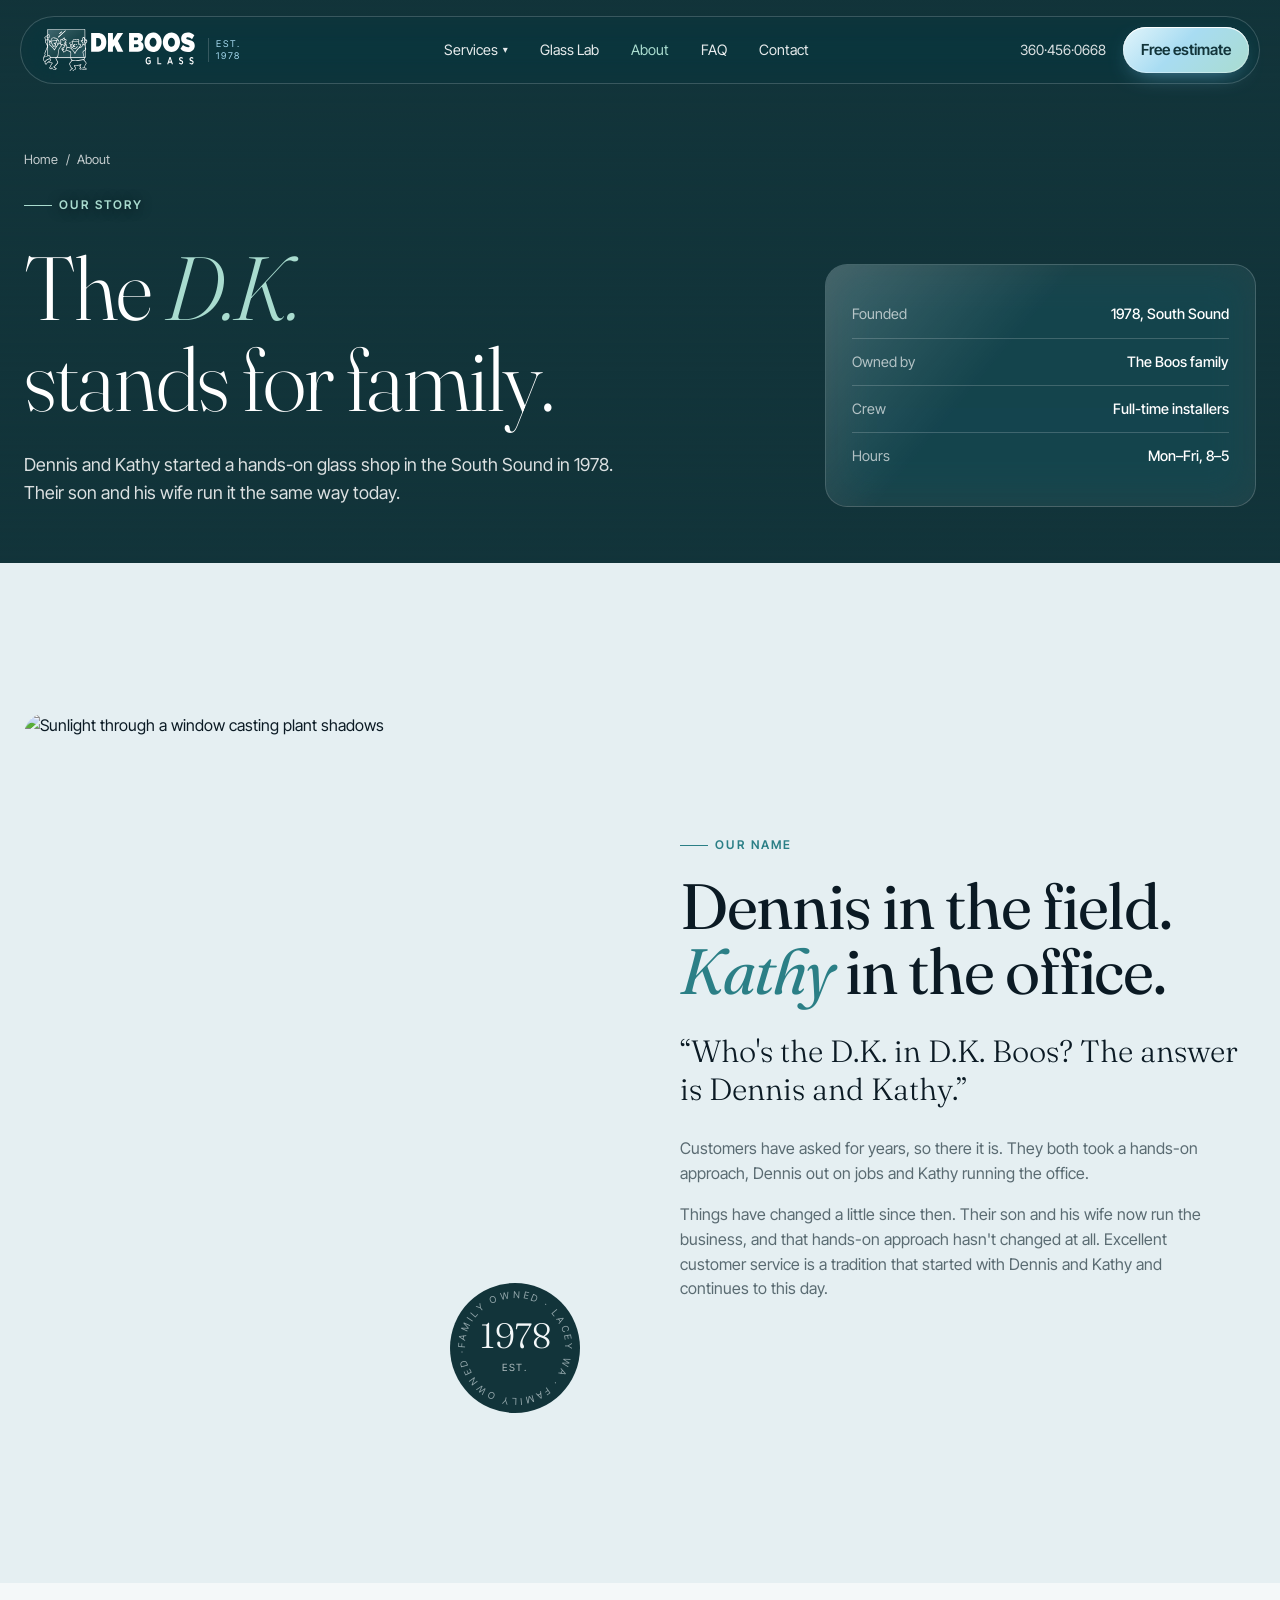
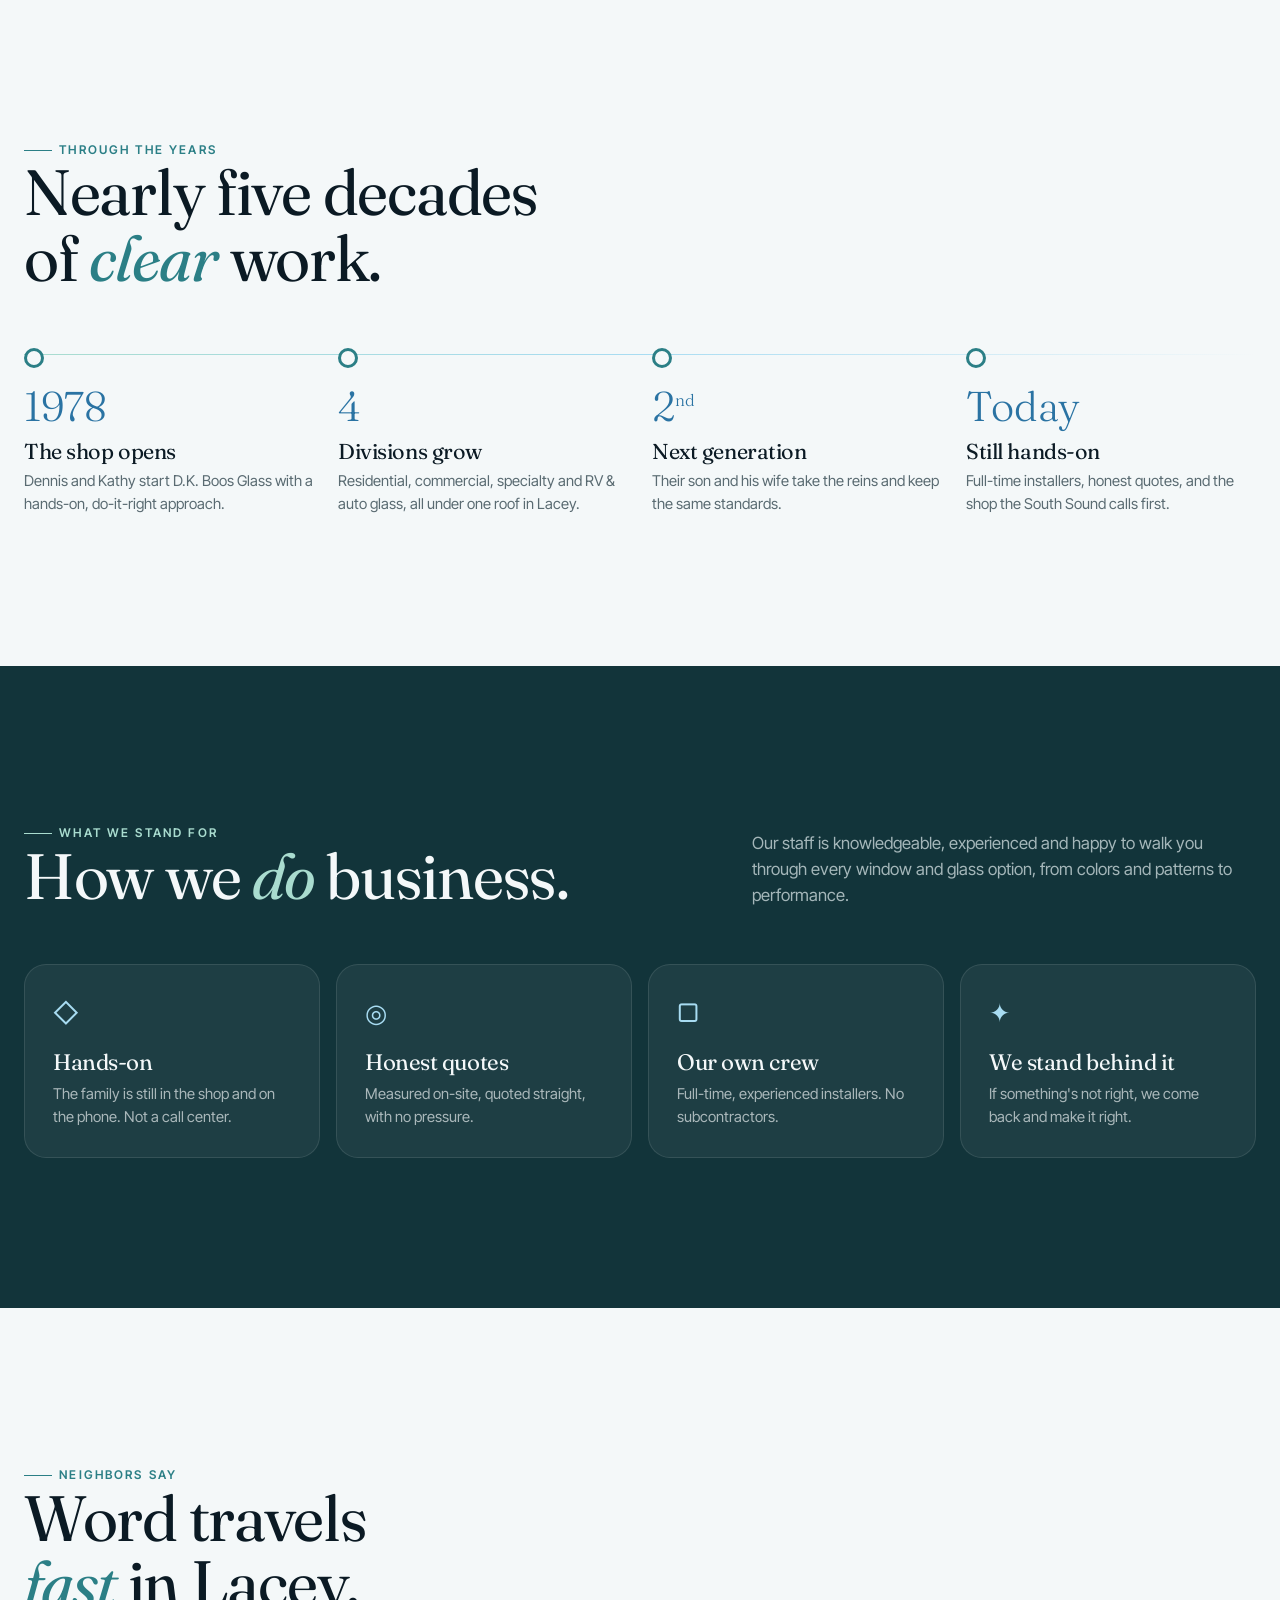
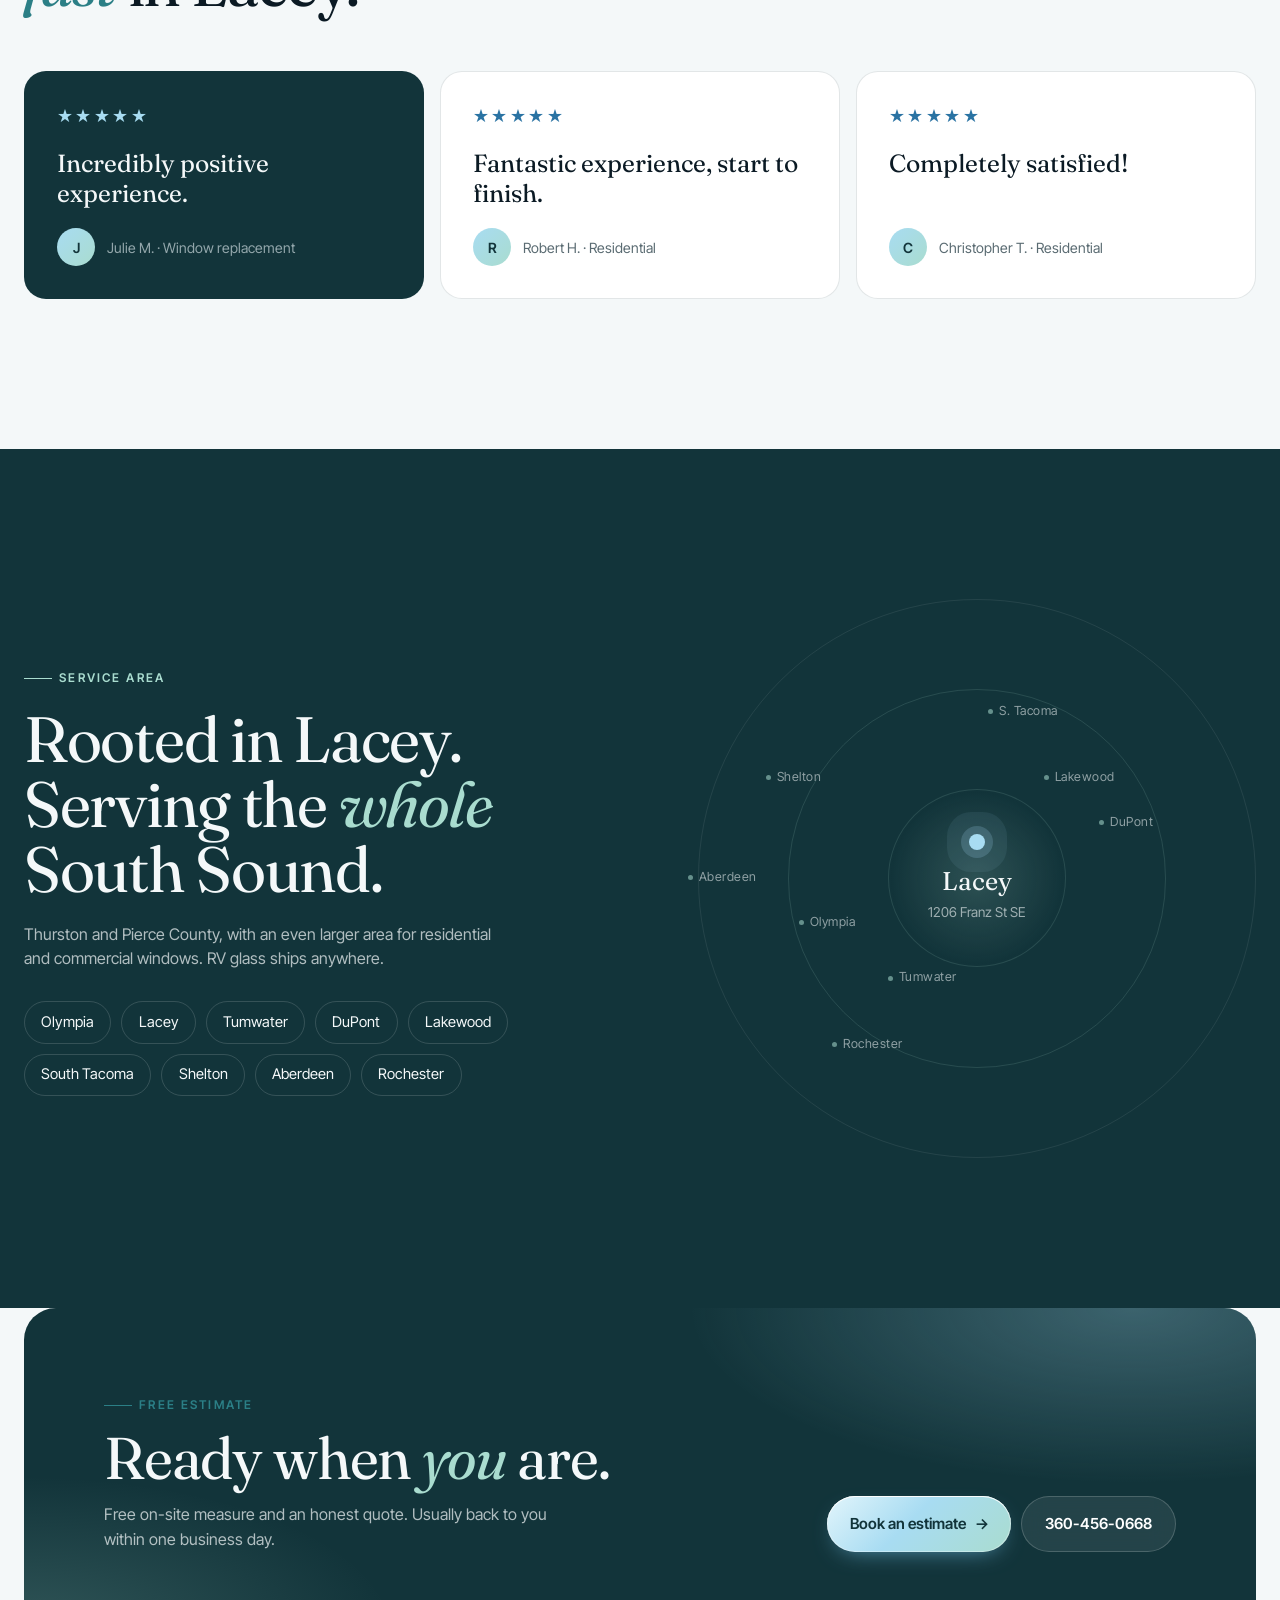
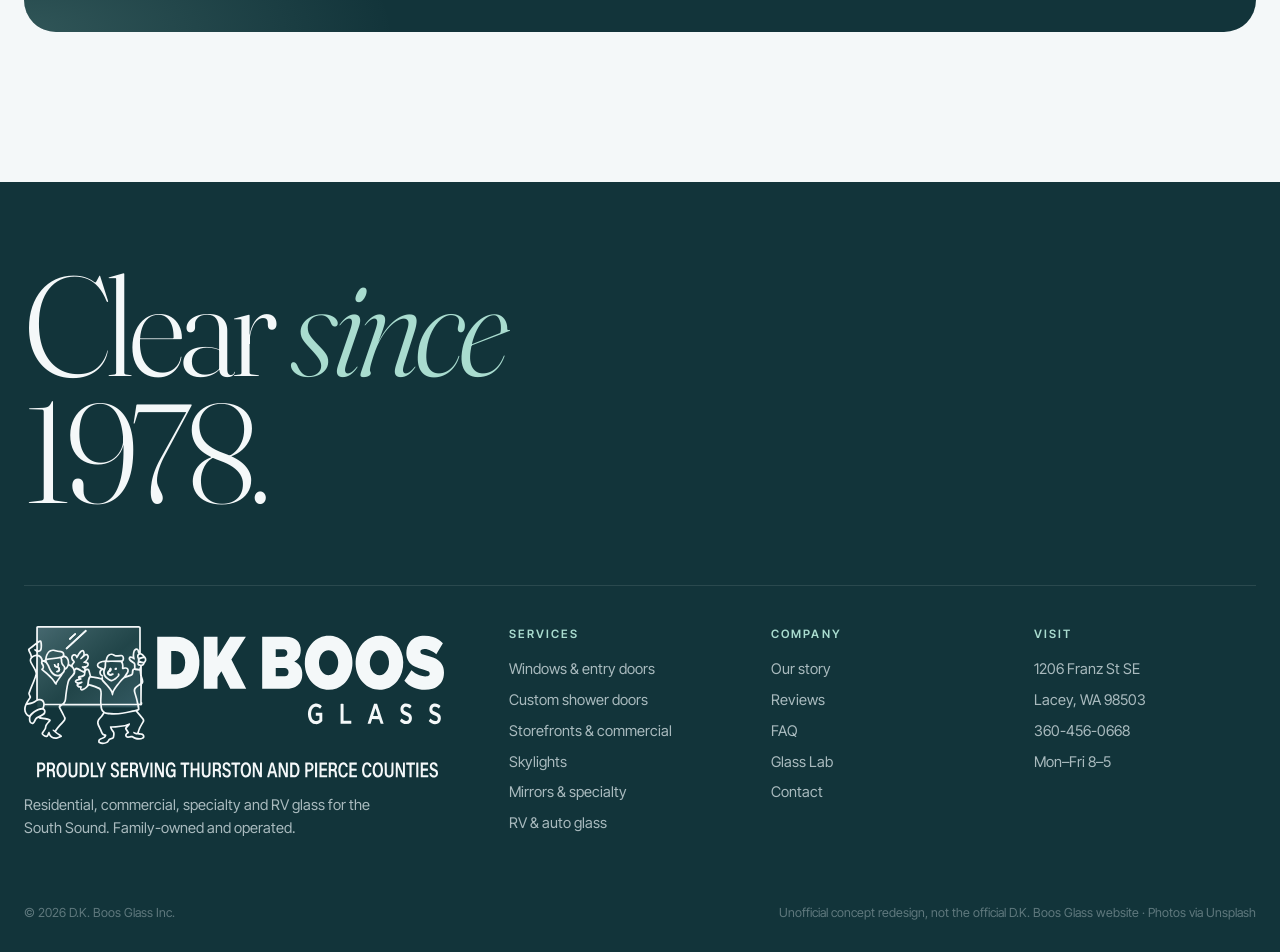
==== about.html @ 87e4cb08 "Add service, about, FAQ and contact pages; mobile menu and larger mobile logo - Split shared CSS/JS " ====
<!doctype html>
<html lang="en">
<head>
<meta charset="utf-8">
<meta name="viewport" content="width=device-width, initial-scale=1">
<meta name="robots" content="noindex, nofollow">
<title>About Us · D.K. Boos Glass (Concept)</title>
<meta name="description" content="The story of D.K. Boos Glass, a family-owned glass shop in Lacey, WA since 1978.">
<link rel="preconnect" href="https://fonts.googleapis.com">
<link rel="preconnect" href="https://fonts.gstatic.com" crossorigin>
<link href="https://fonts.googleapis.com/css2?family=Fraunces:ital,opsz,wght@0,9..144,300..700;1,9..144,300..600&family=Inter+Tight:wght@400;500;600&display=swap" rel="stylesheet">
<link rel="stylesheet" href="assets/site.css">
</head>
<body>
<svg width="0" height="0" style="position:absolute" aria-hidden="true"><defs><linearGradient id="paneGrad" x1="0" y1="0" x2="1" y2="1"><stop offset="0" stop-color="#cdeef9" stop-opacity=".28"/><stop offset=".55" stop-color="#a9dccf" stop-opacity=".1"/><stop offset="1" stop-color="#a8dcf2" stop-opacity=".22"/></linearGradient><linearGradient id="glintGrad" x1="0" x2="1"><stop offset="0" stop-color="#fff" stop-opacity="0"/><stop offset=".5" stop-color="#fff" stop-opacity=".75"/><stop offset="1" stop-color="#fff" stop-opacity="0"/></linearGradient><clipPath id="paneClip"><rect x="9.6" y="0.8" width="74" height="58"/></clipPath><g id="dk-art"><g><g><path fill="currentColor" d="M299.21,70.42c-2.37,1.15-5.13.22-6.7-1.74.39-.73.82-1.29,1.34-1.81,1.02,1.28,2.49,2.09,4.06,1.72.87-.21,1.2-1.06,1.17-1.81s-.48-1.4-1.28-1.75l-2.5-1.08c-1.66-.71-2.46-2.15-2.33-3.95s.96-3.27,2.7-3.74c1.97-.53,4.07.14,5.36,1.62l-1.17,1.83c-.79-.8-1.62-1.27-2.65-1.39s-1.75.38-2.01,1.22.11,1.7,1,2.1l2.75,1.23c1.58.71,2.37,2.05,2.32,3.83-.04,1.45-.54,3.02-2.04,3.74Z"/><path fill="currentColor" d="M276.66,70.89c-2.03.13-3.82-.66-4.97-2.24.35-.63.73-1.16,1.24-1.72.89.9,1.85,1.55,3.04,1.72,1,.14,1.87-.32,2.13-1.18s0-1.86-.91-2.27l-2.89-1.29c-1.56-.7-2.21-2.05-2.2-3.72.01-2.29,1.5-4.12,3.88-4.14,1.55-.01,3.01.57,4.13,1.72l-1.11,1.9c-.82-.71-1.58-1.27-2.61-1.38s-1.88.29-2.12,1.29c-.18.76.15,1.67,1.05,2.07l2.76,1.22c1.76.78,2.44,2.42,2.25,4.29-.2,1.98-1.46,3.58-3.67,3.71Z"/><path fill="currentColor" d="M236.54,68.44l.02,2.26h-7.76s0-14.35,0-14.35c.69-.12,1.37-.12,2.15,0v12.11s5.6-.02,5.6-.02Z"/><path fill="currentColor" d="M190.68,109.21c-.53.23-1.11.18-1.76.04l-3.44-7.97-.04,7.97c-.44.14-.9.15-1.37,0v-10.47c.63-.14,1.16-.12,1.84,0l3.37,7.74v-7.72c.52-.15.97-.14,1.38-.01l.02,10.43Z"/><path fill="currentColor" d="M275.3,109.21c-.52.23-1.11.18-1.75.04l-3.43-7.96-.02,7.96c-.47.14-.91.15-1.39,0v-10.47c.62-.14,1.15-.12,1.83,0l3.38,7.74-.02-7.74c.54-.13.97-.11,1.38,0l.02,10.43Z"/><path fill="currentColor" d="M171.97,109.2c-.6.24-1.19.2-1.77.02l-3.47-8.09v8.14c-.47.12-.81.11-1.36.04v-10.55c.55-.11,1.08-.08,1.79-.04l3.36,7.61.07-7.56c.42-.12.87-.13,1.36.02v10.41Z"/><path fill="currentColor" d="M101.16,109.2c-.62.26-1.13.17-1.75.07l-3.51-8.1.05,8.08c-.44.14-.87.15-1.37,0v-10.47c.64-.15,1.18-.13,1.81,0l3.37,7.73v-7.73c.5-.13.86-.13,1.36,0l.02,10.42Z"/><path fill="currentColor" d="M106.24,105.13c-.13-.48-.1-.94-.06-1.56h3.4s-.03,5.53-.03,5.53c0,.27-.67.36-.9.21-.2-.13-.26-.43-.37-.92-.72.98-1.65,1.27-2.84,1.08-3.06-.48-3.81-6.01-1.98-9.27.8-1.41,2.3-1.96,3.82-1.54,1.27.35,2.2,1.74,2.17,3.13-.52.05-1.12.08-1.39-.13-.23-.86-.69-1.5-1.52-1.61-2.41-.32-3.14,3.81-2.02,6.72.3.78.98,1.19,1.7,1.22,1.29.06,2.03-1.3,1.89-2.9l-1.88.04Z"/><path fill="currentColor" d="M38.62,98.77l-.02,7.26c0,1-.29,2.07-1.06,2.74-1.12.97-2.97,1.02-4.15.1-.77-.6-1.14-1.7-1.15-2.65l-.06-7.42c.52-.13.93-.15,1.47,0l.11,7.43c.01.96.76,1.72,1.59,1.78.95.07,1.72-.73,1.73-1.78l.05-7.45c.42-.09.83-.12,1.5,0Z"/><path fill="currentColor" d="M265.65,99c0-.42,1.06-.4,1.42-.18l-.07,7.74c-.02,1.85-1.4,2.98-3.16,2.97s-3.09-1.21-3.11-3.04l-.08-7.71c.53-.12,1.01-.11,1.5,0l.08,7.43c.01.98.69,1.74,1.55,1.79.92.05,1.73-.68,1.75-1.72l.11-7.28Z"/><path fill="currentColor" d="M126.8,109.19c-.54.26-1,.2-1.5.06v-4.74s-3.36-.01-3.36-.01l-.02,4.77c-.54.13-.97.12-1.47-.02v-10.46c.5-.15.93-.15,1.45,0l.03,4.19h3.37s0-4.2,0-4.2c.5-.12.92-.14,1.48,0v10.41Z"/><path fill="currentColor" d="M291.9,104.56h-3.65s.01,3.24.01,3.24h3.96c.07.45.02.92-.14,1.51l-5.33.03-.02-10.62,5.26-.03c.14.46.12.92.06,1.51l-3.79.02v2.84s3.64.02,3.64.02v1.49Z"/><path fill="currentColor" d="M144.54,108.93c-.91-.64-1.12-1.7-1.23-2.61.53-.11.97-.12,1.49.03.1.68.38,1.26.84,1.5.61.33,1.43.38,1.95-.14.58-.58.6-1.76-.01-2.32-1.19-1.1-4.66-1.09-3.94-4.64.31-1.54,1.58-2.37,3.16-2.2,1.39.15,2.53,1.36,2.46,2.95-.5.06-.93.08-1.43-.02-.06-.8-.5-1.32-1.08-1.45-.84-.19-1.5.21-1.67.89-.52,2.11,2.49,1.89,3.7,3.3,1.11,1.29.98,3.62-.38,4.71-1.05.84-2.75.79-3.86.01Z"/><path fill="currentColor" d="M240.33,104.54l-3.58.06v3.2s3.89.03,3.89.03c.1.52.05.93-.09,1.49h-5.37s0-10.59,0-10.59l5.32-.03v1.53s-3.76,0-3.76,0l-.02,2.83,3.6.04c.08.45.09.83.01,1.45Z"/><path fill="currentColor" d="M63.76,108.93c-.87-.61-1.05-1.59-1.2-2.55.5-.16.95-.13,1.49-.06.08.61.3,1.17.68,1.44.49.34,1.15.43,1.71.2.65-.27.84-.98.8-1.57-.04-.63-.4-1.15-1.06-1.44l-1.68-.72c-1.03-.44-1.59-1.32-1.67-2.42-.13-1.77.87-3.19,2.56-3.3s3.09.98,3.13,2.98c-.43.06-.94.1-1.46-.05-.04-.8-.52-1.31-1.11-1.42-.81-.16-1.46.21-1.63.91-.49,2.09,2.43,1.86,3.67,3.27,1.05,1.19,1.01,3.4-.17,4.56-1.03,1.01-2.92.99-4.07.17Z"/><path fill="currentColor" d="M293.89,108.66c-.72-.68-.81-1.57-.93-2.37.42-.07,1.14-.15,1.44.09.24.56.36,1.14.78,1.39.52.31,1.14.43,1.72.19.64-.27.83-.98.8-1.56-.04-.63-.4-1.16-1.06-1.44l-1.82-.78c-1.08-.46-1.57-1.44-1.57-2.57-.01-1.78,1.07-3.07,2.8-3.09,1.62-.01,2.95,1.17,2.87,2.97-.51.04-.93.07-1.4-.04-.04-.8-.53-1.28-1.11-1.42-.79-.18-1.49.22-1.64.88-.49,2.19,2.57,1.89,3.78,3.39.94,1.17.9,3.21-.17,4.36-1.13,1.22-3.29,1.13-4.49,0Z"/><path fill="currentColor" d="M133.4,98.87c.34-.28.96-.24,1.45-.06l-.07,7.78c-.02,1.67-1.25,2.79-2.78,2.92-1.96.17-3.48-1.08-3.5-3.1l-.05-7.61c.59-.16,1.01-.15,1.48-.01l.11,7.54c.01,1,.79,1.66,1.63,1.66s1.63-.64,1.64-1.65l.09-7.47Z"/><path fill="currentColor" d="M218.82,104.54l-3.76.03v3.21s4.13.04,4.13.04l-.19,1.51h-5.43s0-10.61,0-10.61l5.32-.04c.2.46.17.94.07,1.52l-3.93.02v2.82s3.76.03,3.76.03l.03,1.47Z"/><path fill="currentColor" d="M75.04,104.57l-3.62.04.03,3.17,3.97.05c.1.52.05.93-.09,1.49h-5.38s0-10.59,0-10.59h5.09c.33.25.3,1.01.14,1.47l-3.76.02v2.83s3.66.04,3.66.04c.04.48.07.88-.04,1.47Z"/><path fill="currentColor" d="M246.41,101.14c-1.14,2.84-.5,7.03,1.73,6.84.8-.07,1.21-.63,1.49-1.47.17-.52,1.3-.57,1.49-.15-.15,1.54-1.26,2.91-2.55,3.11-1.66.26-3.05-.47-3.67-2.1-.83-2.21-.81-4.78.19-6.93.84-1.8,2.94-2.49,4.56-1.41.97.65,1.41,1.83,1.47,2.84-2.16.51-1.2-1.47-2.86-1.78-.7-.13-1.51.21-1.85,1.05Z"/><path fill="currentColor" d="M230.68,107.98c1.95.18,1.36-2.14,2.69-1.87.2.04.5-.03.61.05.24.17-.42,3.07-2.77,3.35-1.56.18-2.89-.6-3.45-2.15-.78-2.19-.83-4.79.17-6.88.71-1.48,2.16-2.18,3.64-1.87,1.39.29,2.35,1.63,2.42,3.21-2.11.65-1.23-1.54-2.98-1.72-.81-.08-1.52.33-1.83,1.19-.92,2.58-.46,6.52,1.49,6.69Z"/><path fill="currentColor" d="M88.97,98.8c.55-.15,1.03-.14,1.54-.01l-2.95,10.49c-.62.12-1.08.11-1.73.03l-2.8-10.51c.6-.16,1.1-.14,1.59,0l2.11,8.43,2.24-8.44Z"/><path fill="currentColor" d="M59.46,98.83l-2.67,6.49-.15,3.93c-.39.17-1.01.16-1.39-.02l-.16-3.9-2.68-6.55c.51-.12,1.03-.12,1.57.02l2,4.89,1.98-4.85c.27-.2.93-.21,1.51,0Z"/><path fill="currentColor" d="M280.13,109.26c-.61.15-1.02.13-1.52-.01l.02-9.02-2.4-.03v-1.48s6.33,0,6.33,0v1.49s-2.42.03-2.42.03v9.03Z"/><path fill="currentColor" d="M153.8,109.19c-.49.23-.95.22-1.5.07v-9s-2.37-.06-2.37-.06c-.11-.52-.13-.94.03-1.5l6.08.02c.33.25.29,1.02.12,1.46l-2.38.04v8.97Z"/><path fill="currentColor" d="M117.04,109.2c-.48.23-.94.21-1.48.06v-9.03s-2.38-.02-2.38-.02c-.1-.54-.13-.94.03-1.52l6.07.02c.33.16.36,1.16.09,1.4-.67.26-1.54.05-2.32.1v8.98Z"/><path fill="currentColor" d="M53.65,107.78c.14.44.02.95-.08,1.54h-5.3s0-10.53,0-10.53c.58-.14.99-.13,1.5,0v9.01s3.89-.02,3.89-.02Z"/><rect fill="currentColor" x="283.5" y="98.7" width="1.5" height="10.64"/><rect fill="currentColor" x="210.33" y="98.71" width="1.52" height="10.64"/><rect fill="currentColor" x="91.36" y="98.7" width="1.49" height="10.65"/><path fill="currentColor" d="M255.15,56.18c-.77-.08-1.41-.09-2.13.02l-4.71,14.47h2.19l1.09-3.37,5.07.05,1.11,3.33h2.2s-4.82-14.5-4.82-14.5ZM252.32,65.08l1.75-5.56,1.77,5.49-3.52.07Z"/><path fill="currentColor" d="M198.54,100.87c-.53-1.33-1.74-2.17-3.15-2.16l-3.03.03v10.56h3.45c2.5-.02,4.36-4.44,2.73-8.43ZM196.76,107.09c-.65.96-1.99.76-2.88.63l.02-7.44c1.09-.14,2.3-.21,2.9.73,1.09,1.73,1.16,4.3-.04,6.08Z"/><path fill="currentColor" d="M226.07,106.44c-.05-.96-.27-1.76-1-2.34.97-.71,1.18-1.73,1.12-2.83-.07-1.43-1.03-2.59-2.53-2.57l-3.39.03v10.53c.51.14,1.01.13,1.49.01l.02-4.39,1.6.02c1.77.02.94,2.47,1.41,4.36.35.16.94.11,1.42.03l-.14-2.85ZM224.15,103.13c-.72.48-1.58.25-2.34.24l-.05-3.1c.73-.12,1.73-.3,2.44.22.7.51.71,2.12-.05,2.64Z"/><path fill="currentColor" d="M142.27,106.24c-.05-.9-.33-1.61-1.02-2.14,1-.75,1.26-1.84,1.1-3-.1-1.16-.87-2.35-2.1-2.37l-3.77-.04v10.62c.63.07,1.04.07,1.48-.04l.02-4.4,1.62.02c.73.02,1.16.67,1.19,1.39l.12,3c.64.12,1.05.09,1.51-.02l-.15-3.02ZM140.33,103.14c-.71.47-1.58.23-2.33.23l-.04-3.11c.71-.11,1.72-.29,2.42.22.72.52.73,2.13-.05,2.66Z"/><path fill="currentColor" d="M30.4,100.79c-.55-1.41-1.76-2.26-3.16-2.26s-2.61.85-3.16,2.26c-1.43,3.62-.37,8.79,3.16,8.72,3.6-.06,4.55-5.19,3.16-8.72ZM27.24,107.97c-.7,0-1.36-.43-1.68-1.2-1.14-2.72-.49-6.74,1.67-6.72.71.01,1.37.46,1.69,1.22,1.09,2.62.49,6.73-1.68,6.7Z"/><path fill="currentColor" d="M160.34,98.54c-3.53.01-4.52,5.1-3.15,8.69.56,1.47,1.71,2.3,3.15,2.28,1.37-.02,2.54-.72,3.13-2.2,1.51-3.73.34-8.79-3.13-8.77ZM160.34,107.97c-.69,0-1.37-.46-1.66-1.2-1.06-2.67-.55-6.54,1.5-6.71.76-.06,1.5.38,1.84,1.2,1.14,2.73.46,6.77-1.68,6.71Z"/><path fill="currentColor" d="M255.86,98.54c-1.28-.06-2.46.65-3.09,1.91-1.64,3.24-.88,9,2.91,9.06,1.26.03,2.47-.63,3.09-2.02,1.55-3.49.6-8.8-2.91-8.95ZM255.84,107.97c-2.23.1-2.9-3.85-1.82-6.7.29-.75.94-1.18,1.68-1.2.63-.02,1.37.42,1.68,1.14,1.1,2.53.61,6.66-1.54,6.76Z"/><path fill="currentColor" d="M46.47,101.05c-.44-1.18-1.5-2.29-2.75-2.29l-3.46-.02-.03,10.55,2.88.05c3.49.06,4.69-4.76,3.36-8.29ZM44.78,106.8c-.61,1.17-2.06,1.15-3.04.89v-7.45c1.14-.17,2.5-.11,3.08,1.05.83,1.64.86,3.81-.04,5.51Z"/><path fill="currentColor" d="M81.45,104.09c.89-.78,1.12-1.8,1.04-2.9-.11-1.47-1.13-2.52-2.63-2.5l-3.25.05v10.51c.51.15.93.15,1.47.02v-4.39s1.53.02,1.53.02c1.9.01.9,2.65,1.52,4.36.38.21,1.04.1,1.35.01l-.12-2.83c-.04-.93-.26-1.72-.91-2.35ZM80.36,103.17c-.74.43-1.57.21-2.27.2v-3.18c.71.02,1.53-.19,2.23.18.93.49,1,2.23.04,2.8Z"/><path fill="currentColor" d="M21.42,104.05c.95-.79,1.17-1.89,1.02-3.02-.17-1.35-1.17-2.36-2.56-2.34l-3.31.05-.02,10.52c.58.15,1,.13,1.5-.01v-4.36l1.74.04c1.57.03.8,2.63,1.29,4.27.27.27,1.08.17,1.39.07l-.12-2.83c-.04-.94-.28-1.7-.93-2.39ZM20.38,103.15c-.75.46-1.58.24-2.32.24v-3.18c.8-.02,1.67-.22,2.37.25.77.52.79,2.18-.05,2.69Z"/><path fill="currentColor" d="M180.26,98.79c-.66-.13-1.21-.16-1.79.01l-2.78,10.45c.59.17,1.01.13,1.47-.01l.74-2.71,2.99-.02.73,2.77c.53.09.95.14,1.55-.04l-2.91-10.45ZM178.24,104.97l1.09-4.45,1.17,4.34c-.71.23-1.46.09-2.26.11Z"/><path fill="currentColor" d="M207.26,98.82c-1.31-.26-2.65-.1-3.96-.09v10.53c.51.14,1.02.13,1.49.01l.03-4.02c.45-.11.9-.1,1.36-.09,2.02.08,3.1-1.35,3.09-3.19-.01-1.35-.54-2.86-2.01-3.15ZM207.2,103.37c-.68.53-1.61.33-2.38.27l-.05-3.39c.78-.09,1.75-.27,2.45.25.77.58.8,2.23-.02,2.87Z"/><path fill="currentColor" d="M15.41,101.41c-.11-1.51-1.04-2.69-2.62-2.7h-3.33s0,10.54,0,10.54c.58.16,1.01.14,1.5.01v-4.1c1.1-.05,2.25.15,3.2-.47,1.16-.74,1.32-2.08,1.24-3.28ZM13.32,103.38c-.7.51-1.6.32-2.33.25v-3.42c.8-.02,1.67-.2,2.36.28.83.57.86,2.25-.03,2.89Z"/><path fill="currentColor" d="M213.5,64.86l-2.59-.03-.04-2.14,4.71-.02v6.03c-1.21,1.68-3.16,2.45-5.3,2.19-1.84-.2-3.54-1.54-4.31-3.53-1.79-4.57-.12-10.51,4.1-11.22,1.98-.34,3.89.26,5.17,1.8l-1.25,1.78c-.95-.97-2.02-1.53-3.32-1.36-1.06.14-2.13.99-2.62,2.2-1.27,3.09-.38,7.46,2.31,8.04,1.18.25,2.26-.03,3.1-.86l.05-2.87Z"/><polygon fill="currentColor" points="160.59 45.29 149.07 45.37 142.64 32.64 139.86 36.81 139.85 45.37 129.95 45.36 129.95 7.79 139.85 7.75 139.89 22.35 148.9 7.77 160.35 7.78 149.88 24.2 160.59 45.29"/><path fill="currentColor" d="M119.93,10.82c-2.91-1.9-6.16-3.01-9.67-3.02l-13.97-.04v37.61l14.43-.08c6.82-.27,12.52-4.37,14.74-10.81,2.7-7.8,1.53-18.61-5.53-23.66ZM115.81,30.63c-.86,2.47-2.96,3.98-5.49,4.26l-3.93.04v-16.79s3.77.03,3.77.03c2.61.02,4.75,1.82,5.62,4.28.93,2.63.98,5.45.03,8.18Z"/><g><g><path fill="currentColor" d="M295.33,45.33c-7.17,2.1-15.76-.09-20.41-5.81l5.06-7.59c1.88,1.53,3.68,2.83,5.84,3.66,1.84.67,3.73,1.04,5.64.72.91-.13,1.61-.76,1.73-1.47.16-.96-.23-1.77-1.12-2.08l-2.98-1.05c-2.4-.84-4.86-1.39-7.08-2.58-3.57-1.92-5.62-5.3-5.67-9.34-.04-2.94.59-5.77,2.44-8.1,3.92-4.95,10.93-5.46,16.85-3.71,2.76.88,5.14,2.36,7.11,4.52l-4.75,7.97c-2.81-2.62-8.08-5.09-11.09-3.07-.45.5-.47,1.11-.31,1.73.14.56.6,1.06,1.28,1.27l4.96,1.5c2.3.69,4.53,1.43,6.48,2.79,3.67,2.57,4.62,6.64,4.08,11.04s-3.51,8.26-8.07,9.6Z"/><path fill="currentColor" d="M269.07,12.6c-5.99-6.82-16.15-7.45-22.93-1.36-8.06,7.25-8.58,21.29-1.44,29.29,7.01,7.87,18.85,7.25,25.15-.83,5.92-7.57,5.67-19.76-.78-27.1ZM260.02,34.65c-2.93,1.87-6.54.75-8.37-2.11-2.44-3.84-2.29-9.04.55-12.64,2.39-3.04,6.8-3.02,9.27-.12,3.53,4.14,3.13,11.93-1.45,14.87Z"/></g><g><path fill="currentColor" d="M195.32,25.73c2.68-1.36,4.16-3.45,4.51-6.14.49-2.76.06-5.5-1.43-7.86-1.15-1.61-2.73-2.68-4.61-3.28-1.43-.44-2.84-.67-4.37-.67l-17.28-.02v37.6l17.85-.02c2.13,0,4.11-.43,5.99-1.3,2.66-1.31,4.46-3.66,4.95-6.58.88-5.26-.6-9.68-5.61-11.73ZM181.93,16.76l5.75.05c1.23,0,2.22.76,2.52,2.01.21.88.16,1.7-.36,2.38-.4.52-1.19,1.1-2.06,1.1l-5.85.05v-5.59ZM188.49,36.33l-6.55.04v-5.99l6.38.06c1.66.02,2.97,1.17,2.88,2.99.06,1.7-1.14,2.89-2.71,2.9Z"/><path fill="currentColor" d="M233.71,14.22c-2.86-4.11-7.37-6.71-12.08-7.11-5.15-.43-9.99,1.52-13.45,5.27-3.29,3.56-4.86,8.06-5.18,12.87-.38,5.69,1.28,11.18,5.03,15.37,6.05,6.76,16.27,7.4,23.08,1.24,7.4-6.7,8.31-19.43,2.6-27.64ZM225.53,32.41c-1.1,1.85-2.76,2.85-4.5,3.08-2.09.28-4.01-.47-5.4-2.02-3.18-3.54-3.25-9.99-.09-13.7,2.47-2.91,6.79-2.89,9.29.15,2.82,3.42,3,8.62.7,12.49Z"/></g></g><g><path fill="currentColor" d="M32.78,9.81c-.23-.16-.35-.7-.03-.99l3.8-3.44c.31-.28.74-.25.94.11.13.21.12.56-.19.84-1.28,1.1-2.47,2.2-3.65,3.41-.25.26-.65.23-.87.07Z"/><polygon fill="currentColor" points="30.88 17 30.05 16.1 44.56 2.76 45.39 3.66 30.88 17"/><path fill="currentColor" d="M24.78,29.31c.79-.32.71-1.74.33-2.34-.14-.21-.6-.24-.71-.02-.36.7-.14,1.45-.05,2.16l-1.16-.34c-.33-.1-.45-1.74-1.38-1.32-.19.09-.36.39-.23.75l.43,1.16c.44,1.2,1.71.38,2.52,1.23.27.29.52.79.29,1.24-.28.54-1.59.37-1.51,1.19.02.27.25.45.61.45,1.1,0,2-.71,2.17-1.69.17-.98-.38-2.03-1.31-2.47ZM24.78,29.31c.79-.32.71-1.74.33-2.34-.14-.21-.6-.24-.71-.02-.36.7-.14,1.45-.05,2.16l-1.16-.34c-.33-.1-.45-1.74-1.38-1.32-.19.09-.36.39-.23.75l.43,1.16c.44,1.2,1.71.38,2.52,1.23.27.29.52.79.29,1.24-.28.54-1.59.37-1.51,1.19.02.27.25.45.61.45,1.1,0,2-.71,2.17-1.69.17-.98-.38-2.03-1.31-2.47ZM24.78,29.31c.79-.32.71-1.74.33-2.34-.14-.21-.6-.24-.71-.02-.36.7-.14,1.45-.05,2.16l-1.16-.34c-.33-.1-.45-1.74-1.38-1.32-.19.09-.36.39-.23.75l.43,1.16c.44,1.2,1.71.38,2.52,1.23.27.29.52.79.29,1.24-.28.54-1.59.37-1.51,1.19.02.27.25.45.61.45,1.1,0,2-.71,2.17-1.69.17-.98-.38-2.03-1.31-2.47ZM24.78,29.31c.79-.32.71-1.74.33-2.34-.14-.21-.6-.24-.71-.02-.36.7-.14,1.45-.05,2.16l-1.16-.34c-.33-.1-.45-1.74-1.38-1.32-.19.09-.36.39-.23.75l.43,1.16c.44,1.2,1.71.38,2.52,1.23.27.29.52.79.29,1.24-.28.54-1.59.37-1.51,1.19.02.27.25.45.61.45,1.1,0,2-.71,2.17-1.69.17-.98-.38-2.03-1.31-2.47ZM24.78,29.31c.79-.32.71-1.74.33-2.34-.14-.21-.6-.24-.71-.02-.36.7-.14,1.45-.05,2.16l-1.16-.34c-.33-.1-.45-1.74-1.38-1.32-.19.09-.36.39-.23.75l.43,1.16c.44,1.2,1.71.38,2.52,1.23.27.29.52.79.29,1.24-.28.54-1.59.37-1.51,1.19.02.27.25.45.61.45,1.1,0,2-.71,2.17-1.69.17-.98-.38-2.03-1.31-2.47ZM24.78,29.31c.79-.32.71-1.74.33-2.34-.14-.21-.6-.24-.71-.02-.36.7-.14,1.45-.05,2.16l-1.16-.34c-.33-.1-.45-1.74-1.38-1.32-.19.09-.36.39-.23.75l.43,1.16c.44,1.2,1.71.38,2.52,1.23.27.29.52.79.29,1.24-.28.54-1.59.37-1.51,1.19.02.27.25.45.61.45,1.1,0,2-.71,2.17-1.69.17-.98-.38-2.03-1.31-2.47ZM24.78,29.31c.79-.32.71-1.74.33-2.34-.14-.21-.6-.24-.71-.02-.36.7-.14,1.45-.05,2.16l-1.16-.34c-.33-.1-.45-1.74-1.38-1.32-.19.09-.36.39-.23.75l.43,1.16c.44,1.2,1.71.38,2.52,1.23.27.29.52.79.29,1.24-.28.54-1.59.37-1.51,1.19.02.27.25.45.61.45,1.1,0,2-.71,2.17-1.69.17-.98-.38-2.03-1.31-2.47ZM24.78,29.31c.79-.32.71-1.74.33-2.34-.14-.21-.6-.24-.71-.02-.36.7-.14,1.45-.05,2.16l-1.16-.34c-.33-.1-.45-1.74-1.38-1.32-.19.09-.36.39-.23.75l.43,1.16c.44,1.2,1.71.38,2.52,1.23.27.29.52.79.29,1.24-.28.54-1.59.37-1.51,1.19.02.27.25.45.61.45,1.1,0,2-.71,2.17-1.69.17-.98-.38-2.03-1.31-2.47ZM24.78,29.31c.79-.32.71-1.74.33-2.34-.14-.21-.6-.24-.71-.02-.36.7-.14,1.45-.05,2.16l-1.16-.34c-.33-.1-.45-1.74-1.38-1.32-.19.09-.36.39-.23.75l.43,1.16c.44,1.2,1.71.38,2.52,1.23.27.29.52.79.29,1.24-.28.54-1.59.37-1.51,1.19.02.27.25.45.61.45,1.1,0,2-.71,2.17-1.69.17-.98-.38-2.03-1.31-2.47ZM64.49,34.42c-.75-.41-1.78.5-2.65.17-.32-.12-.58-.48-.54-.72.16-.84,2.13-.6,1.95-2.78-.03-.41-.29-.83-.71-.91-.88-.17-.6,1.45-1.73,2.28-.68.51-.96,1.3-.72,2.12.45,1.56,2.88,1.69,4.43.59.26-.19.15-.66-.03-.75ZM67.02,30.41c-.56-.58-1.33-.19-1.46.24-.17.56.03,1.24.78,1.2.51-.02,1.02-1.09.68-1.44ZM24.78,29.31c.79-.32.71-1.74.33-2.34-.14-.21-.6-.24-.71-.02-.36.7-.14,1.45-.05,2.16l-1.16-.34c-.33-.1-.45-1.74-1.38-1.32-.19.09-.36.39-.23.75l.43,1.16c.44,1.2,1.71.38,2.52,1.23.27.29.52.79.29,1.24-.28.54-1.59.37-1.51,1.19.02.27.25.45.61.45,1.1,0,2-.71,2.17-1.69.17-.98-.38-2.03-1.31-2.47ZM67.02,30.41c-.56-.58-1.33-.19-1.46.24-.17.56.03,1.24.78,1.2.51-.02,1.02-1.09.68-1.44ZM64.49,34.42c-.75-.41-1.78.5-2.65.17-.32-.12-.58-.48-.54-.72.16-.84,2.13-.6,1.95-2.78-.03-.41-.29-.83-.71-.91-.88-.17-.6,1.45-1.73,2.28-.68.51-.96,1.3-.72,2.12.45,1.56,2.88,1.69,4.43.59.26-.19.15-.66-.03-.75ZM24.78,29.31c.79-.32.71-1.74.33-2.34-.14-.21-.6-.24-.71-.02-.36.7-.14,1.45-.05,2.16l-1.16-.34c-.33-.1-.45-1.74-1.38-1.32-.19.09-.36.39-.23.75l.43,1.16c.44,1.2,1.71.38,2.52,1.23.27.29.52.79.29,1.24-.28.54-1.59.37-1.51,1.19.02.27.25.45.61.45,1.1,0,2-.71,2.17-1.69.17-.98-.38-2.03-1.31-2.47ZM64.49,34.42c-.75-.41-1.78.5-2.65.17-.32-.12-.58-.48-.54-.72.16-.84,2.13-.6,1.95-2.78-.03-.41-.29-.83-.71-.91-.88-.17-.6,1.45-1.73,2.28-.68.51-.96,1.3-.72,2.12.45,1.56,2.88,1.69,4.43.59.26-.19.15-.66-.03-.75ZM67.02,30.41c-.56-.58-1.33-.19-1.46.24-.17.56.03,1.24.78,1.2.51-.02,1.02-1.09.68-1.44ZM24.78,29.31c.79-.32.71-1.74.33-2.34-.14-.21-.6-.24-.71-.02-.36.7-.14,1.45-.05,2.16l-1.16-.34c-.33-.1-.45-1.74-1.38-1.32-.19.09-.36.39-.23.75l.43,1.16c.44,1.2,1.71.38,2.52,1.23.27.29.52.79.29,1.24-.28.54-1.59.37-1.51,1.19.02.27.25.45.61.45,1.1,0,2-.71,2.17-1.69.17-.98-.38-2.03-1.31-2.47ZM67.02,30.41c-.56-.58-1.33-.19-1.46.24-.17.56.03,1.24.78,1.2.51-.02,1.02-1.09.68-1.44ZM64.49,34.42c-.75-.41-1.78.5-2.65.17-.32-.12-.58-.48-.54-.72.16-.84,2.13-.6,1.95-2.78-.03-.41-.29-.83-.71-.91-.88-.17-.6,1.45-1.73,2.28-.68.51-.96,1.3-.72,2.12.45,1.56,2.88,1.69,4.43.59.26-.19.15-.66-.03-.75ZM24.78,29.31c.79-.32.71-1.74.33-2.34-.14-.21-.6-.24-.71-.02-.36.7-.14,1.45-.05,2.16l-1.16-.34c-.33-.1-.45-1.74-1.38-1.32-.19.09-.36.39-.23.75l.43,1.16c.44,1.2,1.71.38,2.52,1.23.27.29.52.79.29,1.24-.28.54-1.59.37-1.51,1.19.02.27.25.45.61.45,1.1,0,2-.71,2.17-1.69.17-.98-.38-2.03-1.31-2.47ZM64.49,34.42c-.75-.41-1.78.5-2.65.17-.32-.12-.58-.48-.54-.72.16-.84,2.13-.6,1.95-2.78-.03-.41-.29-.83-.71-.91-.88-.17-.6,1.45-1.73,2.28-.68.51-.96,1.3-.72,2.12.45,1.56,2.88,1.69,4.43.59.26-.19.15-.66-.03-.75ZM67.02,30.41c-.56-.58-1.33-.19-1.46.24-.17.56.03,1.24.78,1.2.51-.02,1.02-1.09.68-1.44ZM24.78,29.31c.79-.32.71-1.74.33-2.34-.14-.21-.6-.24-.71-.02-.36.7-.14,1.45-.05,2.16l-1.16-.34c-.33-.1-.45-1.74-1.38-1.32-.19.09-.36.39-.23.75l.43,1.16c.44,1.2,1.71.38,2.52,1.23.27.29.52.79.29,1.24-.28.54-1.59.37-1.51,1.19.02.27.25.45.61.45,1.1,0,2-.71,2.17-1.69.17-.98-.38-2.03-1.31-2.47ZM67.02,30.41c-.56-.58-1.33-.19-1.46.24-.17.56.03,1.24.78,1.2.51-.02,1.02-1.09.68-1.44ZM64.49,34.42c-.75-.41-1.78.5-2.65.17-.32-.12-.58-.48-.54-.72.16-.84,2.13-.6,1.95-2.78-.03-.41-.29-.83-.71-.91-.88-.17-.6,1.45-1.73,2.28-.68.51-.96,1.3-.72,2.12.45,1.56,2.88,1.69,4.43.59.26-.19.15-.66-.03-.75ZM24.78,29.31c.79-.32.71-1.74.33-2.34-.14-.21-.6-.24-.71-.02-.36.7-.14,1.45-.05,2.16l-1.16-.34c-.33-.1-.45-1.74-1.38-1.32-.19.09-.36.39-.23.75l.43,1.16c.44,1.2,1.71.38,2.52,1.23.27.29.52.79.29,1.24-.28.54-1.59.37-1.51,1.19.02.27.25.45.61.45,1.1,0,2-.71,2.17-1.69.17-.98-.38-2.03-1.31-2.47ZM64.49,34.42c-.75-.41-1.78.5-2.65.17-.32-.12-.58-.48-.54-.72.16-.84,2.13-.6,1.95-2.78-.03-.41-.29-.83-.71-.91-.88-.17-.6,1.45-1.73,2.28-.68.51-.96,1.3-.72,2.12.45,1.56,2.88,1.69,4.43.59.26-.19.15-.66-.03-.75ZM67.02,30.41c-.56-.58-1.33-.19-1.46.24-.17.56.03,1.24.78,1.2.51-.02,1.02-1.09.68-1.44ZM24.78,29.31c.79-.32.71-1.74.33-2.34-.14-.21-.6-.24-.71-.02-.36.7-.14,1.45-.05,2.16l-1.16-.34c-.33-.1-.45-1.74-1.38-1.32-.19.09-.36.39-.23.75l.43,1.16c.44,1.2,1.71.38,2.52,1.23.27.29.52.79.29,1.24-.28.54-1.59.37-1.51,1.19.02.27.25.45.61.45,1.1,0,2-.71,2.17-1.69.17-.98-.38-2.03-1.31-2.47ZM67.02,30.41c-.56-.58-1.33-.19-1.46.24-.17.56.03,1.24.78,1.2.51-.02,1.02-1.09.68-1.44ZM61.84,34.59c-.32-.12-.58-.48-.54-.72.16-.84,2.13-.6,1.95-2.78-.03-.41-.29-.83-.71-.91-.88-.17-.6,1.45-1.73,2.28-.68.51-.96,1.3-.72,2.12.45,1.56,2.88,1.69,4.43.59.26-.19.15-.66-.03-.75-.75-.41-1.78.5-2.65.17ZM87.23,21.69c-.78-.82-1.39-1.85-2.76-2.12l-.04-18.46c-.15-.4-.89-1.1-1.41-1.1H10.03c-.83-.01-1.21.52-1.21,1.22l-.04,10.62-5.54,4.45c-1.5,1.2,1.38,3.68,1.56,6.24-.77,1.16-1.04,2.45-.4,3.87,1.26,2.75,4.32,6.57,3.81,8.42-1.3,4.79-5.17,12.25-5.22,14.22l.87,2.42c-1.53,2.05-2.87,4.22-3.58,6.68-.91,3.13.44,6.15,3.26,7.65-.13,1.18-.15,2.23.14,3.31.37,1.38,1.8,2.25,3.14,1.65,1.83-.84,1.44-3.65,3.69-4.27.35.39.8.65,1.35.7,2.06.2,3.95.58,6.05,1.1l-2.17,2.7c-.72.89-.57,1.85-.88,2.82-.53,1.65-3.51,3.24-1.71,5.05.84.84,1.96,1.68,3.28,1.51.78-.09,1.19-.87,1.52-1.65,1.27,2.42,4.12,3.65,6.69,2.59l2.56-1.06c.27-.12.34-.54.27-.72-.35-.96-2.74-1.75-4.24-3.28,1.66-3.09,4.4-5.06,6.47-7.83.64-1.05.85-2.35-.18-3.17-.82-2.25-2.16-4.32-3.2-6.49.15-.58.97-1.39,1.66-1.39h27.12c.02,2.18.49,3.93,2.02,5.22l-1.59,2.37c-2.78,2.73-3.69,4.51-1.83,8.07.75,1.43,1.48,2.74,1.97,4.27.37,1.16,1.37,1.76,2.44,2.14-1.42,1.54-4,1.44-4.48,3.17-.22.78-.18,1.79.6,2.21,1.84.99,4.21.79,6.02-.17.85-.45,1.18-1.28,1.69-1.99.48-.68,2.98-.61,3.25-1.99.23-1.14.62-2.71.22-3.86-.41-1.2-1.64-1.97-1.92-3.23,3.5-.03,6.83-.55,10.4-1.11-.72.71-1.27,1.48-.75,2.33l1.28,2.08c-.56.49-1.11.91-1.34,1.57-.27.76.04,1.56.55,2.01,1.28,1.14,2.76.1,4.43.08,2.41,1.83,5.7,2.27,8.37.78.68-.37.77-1.3.64-1.96-.31-1.56-2.11-2.05-4.03-1.97.48-2.76,2.14-5.4,3.6-7.76.59-.95.51-1.89-.11-2.8-1.34-1.93-2.96-3.54-4.5-5.38.65-.18,1.39-.41,1.47-1.04.14-1.06-.21-1.98-.39-3.08l1.51.17c.97-.52,1.23-1.74.51-2.67l.14-12.64c2.41-2.05-.04-4.58-.05-6.93l-.02-6.22c1.19-.25,1.74-.98,2.12-2.08.22-.64,1.03-1.2,1.12-2.03.17-1.46-.28-2.27-1.21-3.24ZM85.94,22.02l-2.72.82c-.31-.02-.45-.74-.35-1.09.09-.32.28-.87.86-.91.83-.07,1.62.36,2.21,1.18ZM10.06,1.22h72.17c.39,0,.98.06.98.48v16.14c-.36-1.01-.92-1.82-1.94-1.74-2.52.2-2.77,3.42-2.82,6.16-.97-.66-2.41-.53-2.81.6-.4,1.13.34,2.33,1.24,2.93l2.45,1.62.15,3.11c-2.64.56-.7,3.87-2.45,4.43l-2.9.93,1.29-2.16c.59-.98.6-2.48-.28-3.35-.84-.83-2.02-.68-3.19-.4.29-1.49-.18-2.85-.59-4.07.65-.61,1.09-1.48,1.08-2.47,0-1.5-.9-2.89-2.5-2.7l-2.2.26c-1.04.12-1.78-.07-2.62-.63-1.56-1.03-3.84-.58-4.96.92-.8,1.06-1.01,2.28-1.3,3.51-2.53.21-5.68,1.01-6.19,3.1-.43,1.8.97,2.6,2.73,3.31-.91.87-1.26,1.93-.98,3.17.2.89.83,1.84,2.05,2.25-.36.19-.55.46-.67.99-1.19-.56-2.36-.81-3.73-1.02l-3.46-.5-1.14-4.09c-.51-1.84-2.38-1.13-2.96-1.36-1-.39,1.5-.47,2.19-1.98.27-.58.32-1.25.03-1.86-.22-.48-.82-.81-1.54-1.09,1.9-1.66,2.42-4.08.93-5.23-.65-.51-1.42-.38-2.17-.07.09-.96-.01-1.84-.48-2.59-1.25-1.96-3.93,1.06-5.15,3.42-.69-.73-1.44-1.09-2.33-.97-.76.11-1.48.69-1.8,1.53-.59,1.51-.03,3.08,1.38,4.09-.54.73-1.07,1.3-1.52,2.14-.46-.09-.86-.29-1.34-.55.34-2.75-.89-5.6-3.52-6.25.41-1.67-.65-3.14-2.35-3.35-1.52-.18-2.95-.39-4.47-.77-3.76-.94-6.17,1.76-6.98,5.47-.15.68-.16,1.32-.52,1.99-.35-.05-.69-.12-1.19.07-.19-1.99-1.67-3.5-3.62-4.03l.04-1.73c1.51.12,2.64-.76,2.84-2.19.29-2.22.42-5.9-.91-6.33-.66-.22-1.24.11-1.97.61V1.22ZM56.62,36.62c.37-.04.63-.18.73-.43.23-.56-1.23-.77-1.6-1.72-.3-.75-.25-1.41.21-2.01.28-.39.88-.68,1.27-.33-.48,2.44.48,4.74,2.55,6.16,1.01.7,2.33,2.02,3.72,1.77,2.12-.38,3.87-2.14,5.23-3.67.63-.71.4-2.18-.29-2.29-.27-.04-.65.04-.68.5-.03.35.2,1.07-.19,1.42-1.16,1.04-2.49,2.5-4.07,2.84-1.7-.27-3.33-1.65-4.33-2.98-1.03-1.36-.99-3.13-.34-4.58,1.04-2.33.3-3.6.82-5.28,1.41.26,2.67,0,4.05.02l6.18.08c1.73,2.02.33,4.27.99,5,.17.19.58.27.88.19l1.28-.33c.5-.13,1,.02,1.27.34,1.05,1.26-.95,2.92-1.68,4.44-.3.6-.49.85-.98,1.28-1.83,1.63-3.24,3.61-4.78,5.5-1.13,1.4-2.1,2.75-2.96,4.44-1.12-2.03-2.49-3.6-3.99-5.22l-2.61-2.85c-.4-.43.3-1.81-.68-2.29ZM54.61,29.48c-.43-.19-.76-.55-.81-.92-.19-1.41,2.36-2.26,4.46-2.46l-.06,1.98c-.02.96-.08,1.85-.53,2.71l-3.06-1.31ZM60.14,24.93c.08-1.05.3-2.03.98-2.88.7-.89,2.11-1.46,3.1-.78,1.15.78,2.28,1.16,3.74.95l1.88-.26c.99-.14,1.41.65,1.35,1.48-.03.35-.02.68-.2.92-.18.23-.58.38-.98.39l-9.87.18ZM40.18,43.32l-.57-.15c-.17-.05-.41-.67-.13-.79l2.35-1c.45-.19.72-.54.5-.91-.65-1.14-2.22,1.25-4.59-.45,1.33-.98,3.94-.9,3.97-1.6.03-.58-.68-.83-1.02-1.14,1.17-.19,2.92-.54,3.57-1.77.35-.66.03-3.53,1.37-3.57.26,0,.62.23.72.57l1.03,3.66c-.88.78-1.04,1.82-1.38,2.9l-.49,3.57c-.68,1.52-2.44,2.67-3.98,2.92-.15-.81.44-1.22.54-1.79-.61-.47-1.27-.28-1.89-.45ZM40.57,23.86c.2.27.58.31.83.1l2.74-2.29c.34-.27.88-.34,1.18-.17,1.06.58.11,2.94-2.26,4.31-.23.13-.31.36-.3.52.09.83,2.66.24,2.89,1.29.05.24-.01.55-.23.76-1.26,1.19-3.37.15-3.73,1.1-.29.74,1.42.88,1.76,1.8.11.3.01.96-.35,1.01-1.59.25-4.77-3.93-6.53-1.48-.39-.73-1.2-1.32-1.35-2.09.16-1.14,1.64-1.95,1.65-2.77.03-1.16-2.55-2.07-1.36-4.06.25-.41.91-.46,1.25-.31,1.1.48.65,1.82,1.38,1.84.9.03,1.62-3.55,4.23-4.96.43.69.67,1.87.22,2.65l-1.81,2.03c-.21.23-.33.55-.21.72ZM13.49,26.25c.38-.43,1.23.13,2.2.58.42.89,1.24,1.67,1.56,2.6,1.43,4.14,4.22,8.16,8.52,6.8-1.05,1.54-2,2.71-2.91,4.31-2.2-3.6-5.52-6.49-8.92-9.1,1.9-2.88-1.04-4.53-.45-5.19ZM21.61,34.22c-1.76-1.48-2.58-3.49-3.33-5.59-.46-1.28-1.54-2.2-1.97-3.71,2.35-.6,9.63-1.48,9.83-1.37.8.44-.47,3.59,2.39,5.99.48,1.46.04,3.05-1.12,4.06-1.83,1.85-3.82,2.3-5.8.62ZM16.51,23.53c.31-3.09,2.28-6.01,5.33-5.27,1.62.39,3.13.65,4.77.85.61.08,1.16.49,1.3.88.2.51.21,1.41-.37,1.7-1.25.62-2.59.68-3.88.86l-7.15.98ZM27.74,25.26c.03-.74-.07-1.31-.3-2.09.54-.08,1.02-.65,1.51-.65.45,0,1.16.52,1.45.86,1.73,2.03,1.47,4.96-.36,6.79-.33-2.02-2.39-2.5-2.3-4.91ZM11.63,11.51c.47,2.86.61,6.84-1.54,5.94l-.04-4.82c.47-.46.93-.82,1.58-1.12ZM4.45,16.89c1.45-1.06,2.74-2.16,4.26-3.39.19,1.15.14,2.33.03,3.52-.45-.22-.71-.39-.89-.38-.28.02-.46.29-.48.47-.08.84,1.2,1.01,1.36,1.48.19.6.09,1.19.06,2.01-1.12.14-1.92.49-2.98,1.12-.3-2.51-2.39-4.08-1.36-4.83ZM6.1,27.07c-.36-.85-1.17-1.93-.8-2.88.53-1.35,2.08-2.02,3.51-2.26l-.07,9.62-2.64-4.48ZM4.75,52.34c.4-.41.57-1.02.3-1.57l-.9-1.88c1.38-4,3.22-7.76,4.61-11.8l.06,16.22c-1.87,1.39-3.95,2.09-6.15,2.36.6-1.34,1.31-2.28,2.08-3.33ZM3.81,64.52c-2.73-1.48-3.13-4.66-1.88-7.37,2.16-.34,4.25-.8,6.13-1.91.84-.5,1.6-1.03,2.54-1.31,1.44-.41,2.67.31,3.09,1.77.33,1.15,0,2.35-.5,3.47-3.47-.01-7.1,2.84-9.38,5.35ZM10.04,65.28c-3.24,1.57-2.54,4.19-3.83,4.42-1.94.34-1.7-3.59-1.26-4.27,2.3-3.62,8.34-6.33,9.32-4.19.82,1.81-2.01,2.96-4.23,4.04ZM28.31,65.28c.38.72.89,1.68.32,2.46-1.65,2.28-4,3.96-6.39,7.59-.17.26-.86-.92-1.38-.51-.26.2-.3.65,0,.95,1.5,1.47,3.11,2.71,4.88,3.72-.79.38-1.46.76-2.23.87-2.44.36-4.54-1.13-4.96-3.6-.06-.34-.75-.29-.9-.13-.84.89-.56,2.09-1.41,2.42-.75.3-2.28-.62-2.4-1.41l2.19-3.29.33-1.91c.67-1.38,1.71-2.41,2.73-3.54.35-.38.48-1.33-.12-1.55-2.26-.8-4.55-1.13-7.09-1.51,1.88-1.16,3.66-1.73,3.76-3.93.04-.92-.38-1.75-1.19-2.38l.62-2.17h10.5c-.66.59-.73,1.36-.33,2.11l3.07,5.81ZM27.09,56.14h-12.02c-.24-1.05-.55-2.06-1.33-2.75-.97-.86-2.28-.94-3.69-.58v-30.77c1.4.46,2.63,1.85,2.29,3.35-.23,1-.35,1.87.46,2.74.61.65.95,1.83.11,2.47-.25.19-.55.33-.57.62-.02.25.12.59.39.79,2.53,1.91,4.81,3.98,6.98,6.31,1.88,2.01,2.6,4.42,3.75,4.25.28-.96.59-1.84,1.18-2.66l2.71-3.75c.44-1.52,2.28-2.32,2.42-4.43,1.37-.5,2.07-1.61,2.61-2.97,2.11.65,3.7,2.88,3.29,5.08-1.09,2.24-3.65,3.5-4.4,6.65-.97,4.04-1.46,8.07-1.89,12.2-.2,1.55-.83,2.83-2.29,3.45ZM55.11,49c-.12,2.38-.34,4.69-.16,7.15h-25.67c.84-1.11,1.22-2.27,1.35-3.62.4-4.02.9-7.91,1.85-11.84.25-1.05.83-1.93,1.53-2.72l2.18-2.44c.81-.9,1.15-1.86.88-3.05-.09-.41.75-1.3,1.12-1.1l4.24,2.21c.27.14.68.17.77.36.09.19.17.79.05,1.01-1.55,1.42-3.73.73-4.28,1.81-.21.41-.04.81.35,1.3-.97.2-2.11.47-2.56,1.45-.43.96.5,1.92,1.49,2.13-.64,1.03-.49,1.33.13,2.04.57.65,1.13,1.04,2.17.93-.12.69-.15,1.26.2,1.66,1.3,1.45,4.07-.72,5.69-2.53.34-.38.66-.62,1.24-.46,2.32.65,4.54,1.51,6.72,2.55.67.93.77,2.03.71,3.16ZM55.75,45.52c-.51-.7-1.28-1.06-2.07-1.38-2.15-.88-4.18-1.83-6.58-2.16-.18-1.58.12-3,.86-4.62,2.76.13,5.35.68,7.91,1.57.16.57.51.93.88,1.34l1.85,2c1.94,2.09,4.46,4.4,4.83,7.46.04.29.23.36.37.42,1,.48.32-1.29,1.79-3.64,1.43-2.28,5.57-7.78,7.23-8.68l4.33-1.53c2.69-.95,1.73-3.48,2.19-4.18.14-.2.58-.27.91-.22l3.14.44.52,4.01.03,5.08-3.19,2.27c-1.53,1.02-1.83,2.66-1.32,4.4.77,2.67,1.65,5.25,2.08,8.05h-25.36c-.47-3.66.91-7.56-.4-10.63ZM85.22,67.14c.38.45.79,1.07.42,1.66-1,1.63-1.89,3.25-2.71,4.98l-1.19,3.46c-1.5-.12-2.78-1.51-2.81-.5,0,.18-.03.54.2.76,2.14,1.95,6.48.31,6.76,2.2.17,1.16-3.71,2.23-7.46-.32-.97-.66-3.51,1.19-4.11-.13-.56-1.24,2.24-1.47,1.55-2.56l-1.61-2.59c1.09-1.33,2.87-2.87,2.29-3.63-.12-.17-.52-.25-.83-.09-1.9.95-3.87,1.25-6.08,1.5-2.55.28-4.86.6-7.3.49-1.11-.04.7,3.18,1.9,4.85.35.94-.16,2.26-.24,3.23l-2.43.83c-.84.29-.85,1.27-1.44,1.86-1.25,1.25-3.68,1.41-5.21.58-.57-.31.13-1.29.52-1.47l2.53-1.13c1.01-.45,1.9-1.94,1.53-2.51-.36-.55-2.18-.06-2.77-1.97-.92-2.95-3.15-5.45-2.71-7.33.37-1.63,1.69-2.76,2.74-3.92l1.46-2.1c1.22.6,2.4.62,3.66.74,3.45.32,6.75.09,10.15-.57l8.64-1.68,4.55,5.36ZM77.08,61.17c-4.11.89-8.02,1.74-12.17,1.76l-4.79-.37c-1.4-.11-2.73-1.12-3.28-2.34-.43-.96-.4-1.96-.53-2.87h25.5s.48,2.61.48,2.61c-1.66.75-3.36.81-5.21,1.21ZM82.79,56.08c-.46-2.72-1.2-5.14-2.01-7.73-.94-2.97.26-3.43,3.15-5.37l.02,13.12c-.43.1-.69.1-1.16-.02ZM83.26,30.93l-2.54-.43c-.16-1.32.25-3.03-.65-4.03l-2.9-2.19c-.25-.18-.62-.97-.16-1.08,1.06-.26,2.12,1.23,2.74,1.13.27-.05.46-.34.35-.71-.86-2.74-.27-6.3,1.27-6.33.92-.02.4,1.62,1.29,2.63-1.22.94-1.29,2.42-.52,3.71.49,2.19-.68,3.38-.14,4.42.28.53,1.03.95,1.95.92l-.69,1.96ZM83.05,27.35c-.11-.09-.06-.67.07-.65l2.86.35c-.58.93-2.14.97-2.93.3ZM86.59,25.72c-.74.27-2.73-.58-3.02-.87-.61-.59,1.67-1.66,3.35-1.59.57.38.38,2.21-.33,2.46ZM65.56,30.65c-.17.56.03,1.24.78,1.2.51-.02,1.02-1.09.68-1.44-.56-.58-1.33-.19-1.46.24ZM61.84,34.59c-.32-.12-.58-.48-.54-.72.16-.84,2.13-.6,1.95-2.78-.03-.41-.29-.83-.71-.91-.88-.17-.6,1.45-1.73,2.28-.68.51-.96,1.3-.72,2.12.45,1.56,2.88,1.69,4.43.59.26-.19.15-.66-.03-.75-.75-.41-1.78.5-2.65.17ZM24.78,29.31c.79-.32.71-1.74.33-2.34-.14-.21-.6-.24-.71-.02-.36.7-.14,1.45-.05,2.16l-1.16-.34c-.33-.1-.45-1.74-1.38-1.32-.19.09-.36.39-.23.75l.43,1.16c.44,1.2,1.71.38,2.52,1.23.27.29.52.79.29,1.24-.28.54-1.59.37-1.51,1.19.02.27.25.45.61.45,1.1,0,2-.71,2.17-1.69.17-.98-.38-2.03-1.31-2.47ZM64.49,34.42c-.75-.41-1.78.5-2.65.17-.32-.12-.58-.48-.54-.72.16-.84,2.13-.6,1.95-2.78-.03-.41-.29-.83-.71-.91-.88-.17-.6,1.45-1.73,2.28-.68.51-.96,1.3-.72,2.12.45,1.56,2.88,1.69,4.43.59.26-.19.15-.66-.03-.75ZM67.02,30.41c-.56-.58-1.33-.19-1.46.24-.17.56.03,1.24.78,1.2.51-.02,1.02-1.09.68-1.44ZM24.78,29.31c.79-.32.71-1.74.33-2.34-.14-.21-.6-.24-.71-.02-.36.7-.14,1.45-.05,2.16l-1.16-.34c-.33-.1-.45-1.74-1.38-1.32-.19.09-.36.39-.23.75l.43,1.16c.44,1.2,1.71.38,2.52,1.23.27.29.52.79.29,1.24-.28.54-1.59.37-1.51,1.19.02.27.25.45.61.45,1.1,0,2-.71,2.17-1.69.17-.98-.38-2.03-1.31-2.47ZM67.02,30.41c-.56-.58-1.33-.19-1.46.24-.17.56.03,1.24.78,1.2.51-.02,1.02-1.09.68-1.44ZM64.49,34.42c-.75-.41-1.78.5-2.65.17-.32-.12-.58-.48-.54-.72.16-.84,2.13-.6,1.95-2.78-.03-.41-.29-.83-.71-.91-.88-.17-.6,1.45-1.73,2.28-.68.51-.96,1.3-.72,2.12.45,1.56,2.88,1.69,4.43.59.26-.19.15-.66-.03-.75ZM24.78,29.31c.79-.32.71-1.74.33-2.34-.14-.21-.6-.24-.71-.02-.36.7-.14,1.45-.05,2.16l-1.16-.34c-.33-.1-.45-1.74-1.38-1.32-.19.09-.36.39-.23.75l.43,1.16c.44,1.2,1.71.38,2.52,1.23.27.29.52.79.29,1.24-.28.54-1.59.37-1.51,1.19.02.27.25.45.61.45,1.1,0,2-.71,2.17-1.69.17-.98-.38-2.03-1.31-2.47ZM64.49,34.42c-.75-.41-1.78.5-2.65.17-.32-.12-.58-.48-.54-.72.16-.84,2.13-.6,1.95-2.78-.03-.41-.29-.83-.71-.91-.88-.17-.6,1.45-1.73,2.28-.68.51-.96,1.3-.72,2.12.45,1.56,2.88,1.69,4.43.59.26-.19.15-.66-.03-.75ZM67.02,30.41c-.56-.58-1.33-.19-1.46.24-.17.56.03,1.24.78,1.2.51-.02,1.02-1.09.68-1.44ZM24.78,29.31c.79-.32.71-1.74.33-2.34-.14-.21-.6-.24-.71-.02-.36.7-.14,1.45-.05,2.16l-1.16-.34c-.33-.1-.45-1.74-1.38-1.32-.19.09-.36.39-.23.75l.43,1.16c.44,1.2,1.71.38,2.52,1.23.27.29.52.79.29,1.24-.28.54-1.59.37-1.51,1.19.02.27.25.45.61.45,1.1,0,2-.71,2.17-1.69.17-.98-.38-2.03-1.31-2.47ZM67.02,30.41c-.56-.58-1.33-.19-1.46.24-.17.56.03,1.24.78,1.2.51-.02,1.02-1.09.68-1.44ZM64.49,34.42c-.75-.41-1.78.5-2.65.17-.32-.12-.58-.48-.54-.72.16-.84,2.13-.6,1.95-2.78-.03-.41-.29-.83-.71-.91-.88-.17-.6,1.45-1.73,2.28-.68.51-.96,1.3-.72,2.12.45,1.56,2.88,1.69,4.43.59.26-.19.15-.66-.03-.75ZM24.78,29.31c.79-.32.71-1.74.33-2.34-.14-.21-.6-.24-.71-.02-.36.7-.14,1.45-.05,2.16l-1.16-.34c-.33-.1-.45-1.74-1.38-1.32-.19.09-.36.39-.23.75l.43,1.16c.44,1.2,1.71.38,2.52,1.23.27.29.52.79.29,1.24-.28.54-1.59.37-1.51,1.19.02.27.25.45.61.45,1.1,0,2-.71,2.17-1.69.17-.98-.38-2.03-1.31-2.47ZM64.49,34.42c-.75-.41-1.78.5-2.65.17-.32-.12-.58-.48-.54-.72.16-.84,2.13-.6,1.95-2.78-.03-.41-.29-.83-.71-.91-.88-.17-.6,1.45-1.73,2.28-.68.51-.96,1.3-.72,2.12.45,1.56,2.88,1.69,4.43.59.26-.19.15-.66-.03-.75ZM67.02,30.41c-.56-.58-1.33-.19-1.46.24-.17.56.03,1.24.78,1.2.51-.02,1.02-1.09.68-1.44ZM24.78,29.31c.79-.32.71-1.74.33-2.34-.14-.21-.6-.24-.71-.02-.36.7-.14,1.45-.05,2.16l-1.16-.34c-.33-.1-.45-1.74-1.38-1.32-.19.09-.36.39-.23.75l.43,1.16c.44,1.2,1.71.38,2.52,1.23.27.29.52.79.29,1.24-.28.54-1.59.37-1.51,1.19.02.27.25.45.61.45,1.1,0,2-.71,2.17-1.69.17-.98-.38-2.03-1.31-2.47ZM67.02,30.41c-.56-.58-1.33-.19-1.46.24-.17.56.03,1.24.78,1.2.51-.02,1.02-1.09.68-1.44ZM64.49,34.42c-.75-.41-1.78.5-2.65.17-.32-.12-.58-.48-.54-.72.16-.84,2.13-.6,1.95-2.78-.03-.41-.29-.83-.71-.91-.88-.17-.6,1.45-1.73,2.28-.68.51-.96,1.3-.72,2.12.45,1.56,2.88,1.69,4.43.59.26-.19.15-.66-.03-.75ZM24.78,29.31c.79-.32.71-1.74.33-2.34-.14-.21-.6-.24-.71-.02-.36.7-.14,1.45-.05,2.16l-1.16-.34c-.33-.1-.45-1.74-1.38-1.32-.19.09-.36.39-.23.75l.43,1.16c.44,1.2,1.71.38,2.52,1.23.27.29.52.79.29,1.24-.28.54-1.59.37-1.51,1.19.02.27.25.45.61.45,1.1,0,2-.71,2.17-1.69.17-.98-.38-2.03-1.31-2.47ZM64.49,34.42c-.75-.41-1.78.5-2.65.17-.32-.12-.58-.48-.54-.72.16-.84,2.13-.6,1.95-2.78-.03-.41-.29-.83-.71-.91-.88-.17-.6,1.45-1.73,2.28-.68.51-.96,1.3-.72,2.12.45,1.56,2.88,1.69,4.43.59.26-.19.15-.66-.03-.75ZM67.02,30.41c-.56-.58-1.33-.19-1.46.24-.17.56.03,1.24.78,1.2.51-.02,1.02-1.09.68-1.44ZM24.78,29.31c.79-.32.71-1.74.33-2.34-.14-.21-.6-.24-.71-.02-.36.7-.14,1.45-.05,2.16l-1.16-.34c-.33-.1-.45-1.74-1.38-1.32-.19.09-.36.39-.23.75l.43,1.16c.44,1.2,1.71.38,2.52,1.23.27.29.52.79.29,1.24-.28.54-1.59.37-1.51,1.19.02.27.25.45.61.45,1.1,0,2-.71,2.17-1.69.17-.98-.38-2.03-1.31-2.47ZM67.02,30.41c-.56-.58-1.33-.19-1.46.24-.17.56.03,1.24.78,1.2.51-.02,1.02-1.09.68-1.44ZM64.49,34.42c-.75-.41-1.78.5-2.65.17-.32-.12-.58-.48-.54-.72.16-.84,2.13-.6,1.95-2.78-.03-.41-.29-.83-.71-.91-.88-.17-.6,1.45-1.73,2.28-.68.51-.96,1.3-.72,2.12.45,1.56,2.88,1.69,4.43.59.26-.19.15-.66-.03-.75ZM24.78,29.31c.79-.32.71-1.74.33-2.34-.14-.21-.6-.24-.71-.02-.36.7-.14,1.45-.05,2.16l-1.16-.34c-.33-.1-.45-1.74-1.38-1.32-.19.09-.36.39-.23.75l.43,1.16c.44,1.2,1.71.38,2.52,1.23.27.29.52.79.29,1.24-.28.54-1.59.37-1.51,1.19.02.27.25.45.61.45,1.1,0,2-.71,2.17-1.69.17-.98-.38-2.03-1.31-2.47ZM24.78,29.31c.79-.32.71-1.74.33-2.34-.14-.21-.6-.24-.71-.02-.36.7-.14,1.45-.05,2.16l-1.16-.34c-.33-.1-.45-1.74-1.38-1.32-.19.09-.36.39-.23.75l.43,1.16c.44,1.2,1.71.38,2.52,1.23.27.29.52.79.29,1.24-.28.54-1.59.37-1.51,1.19.02.27.25.45.61.45,1.1,0,2-.71,2.17-1.69.17-.98-.38-2.03-1.31-2.47ZM24.78,29.31c.79-.32.71-1.74.33-2.34-.14-.21-.6-.24-.71-.02-.36.7-.14,1.45-.05,2.16l-1.16-.34c-.33-.1-.45-1.74-1.38-1.32-.19.09-.36.39-.23.75l.43,1.16c.44,1.2,1.71.38,2.52,1.23.27.29.52.79.29,1.24-.28.54-1.59.37-1.51,1.19.02.27.25.45.61.45,1.1,0,2-.71,2.17-1.69.17-.98-.38-2.03-1.31-2.47ZM24.78,29.31c.79-.32.71-1.74.33-2.34-.14-.21-.6-.24-.71-.02-.36.7-.14,1.45-.05,2.16l-1.16-.34c-.33-.1-.45-1.74-1.38-1.32-.19.09-.36.39-.23.75l.43,1.16c.44,1.2,1.71.38,2.52,1.23.27.29.52.79.29,1.24-.28.54-1.59.37-1.51,1.19.02.27.25.45.61.45,1.1,0,2-.71,2.17-1.69.17-.98-.38-2.03-1.31-2.47ZM24.78,29.31c.79-.32.71-1.74.33-2.34-.14-.21-.6-.24-.71-.02-.36.7-.14,1.45-.05,2.16l-1.16-.34c-.33-.1-.45-1.74-1.38-1.32-.19.09-.36.39-.23.75l.43,1.16c.44,1.2,1.71.38,2.52,1.23.27.29.52.79.29,1.24-.28.54-1.59.37-1.51,1.19.02.27.25.45.61.45,1.1,0,2-.71,2.17-1.69.17-.98-.38-2.03-1.31-2.47ZM24.78,29.31c.79-.32.71-1.74.33-2.34-.14-.21-.6-.24-.71-.02-.36.7-.14,1.45-.05,2.16l-1.16-.34c-.33-.1-.45-1.74-1.38-1.32-.19.09-.36.39-.23.75l.43,1.16c.44,1.2,1.71.38,2.52,1.23.27.29.52.79.29,1.24-.28.54-1.59.37-1.51,1.19.02.27.25.45.61.45,1.1,0,2-.71,2.17-1.69.17-.98-.38-2.03-1.31-2.47ZM24.78,29.31c.79-.32.71-1.74.33-2.34-.14-.21-.6-.24-.71-.02-.36.7-.14,1.45-.05,2.16l-1.16-.34c-.33-.1-.45-1.74-1.38-1.32-.19.09-.36.39-.23.75l.43,1.16c.44,1.2,1.71.38,2.52,1.23.27.29.52.79.29,1.24-.28.54-1.59.37-1.51,1.19.02.27.25.45.61.45,1.1,0,2-.71,2.17-1.69.17-.98-.38-2.03-1.31-2.47ZM24.78,29.31c.79-.32.71-1.74.33-2.34-.14-.21-.6-.24-.71-.02-.36.7-.14,1.45-.05,2.16l-1.16-.34c-.33-.1-.45-1.74-1.38-1.32-.19.09-.36.39-.23.75l.43,1.16c.44,1.2,1.71.38,2.52,1.23.27.29.52.79.29,1.24-.28.54-1.59.37-1.51,1.19.02.27.25.45.61.45,1.1,0,2-.71,2.17-1.69.17-.98-.38-2.03-1.31-2.47ZM24.78,29.31c.79-.32.71-1.74.33-2.34-.14-.21-.6-.24-.71-.02-.36.7-.14,1.45-.05,2.16l-1.16-.34c-.33-.1-.45-1.74-1.38-1.32-.19.09-.36.39-.23.75l.43,1.16c.44,1.2,1.71.38,2.52,1.23.27.29.52.79.29,1.24-.28.54-1.59.37-1.51,1.19.02.27.25.45.61.45,1.1,0,2-.71,2.17-1.69.17-.98-.38-2.03-1.31-2.47Z"/><g><g><path fill="none" d="M32.78,9.81c-.23-.16-.35-.7-.03-.99l3.8-3.44c.31-.28.74-.25.94.11.13.21.12.56-.19.84-1.28,1.1-2.47,2.2-3.65,3.41-.25.26-.65.23-.87.07Z"/><polygon fill="none" points="45.39 3.66 30.88 17 30.05 16.1 44.56 2.76 45.39 3.66"/><polygon fill="currentColor" points="45.39 3.66 30.88 17 30.05 16.1 44.56 2.76 45.39 3.66"/><path fill="currentColor" d="M37.3,6.33c-1.28,1.1-2.47,2.2-3.65,3.41-.25.26-.65.23-.87.07-.23-.16-.35-.7-.03-.99l3.8-3.44c.31-.28.74-.25.94.11.13.21.12.56-.19.84Z"/></g><g><path fill="none" d="M26.09,31.78c-.17.98-1.07,1.69-2.17,1.69-.36,0-.59-.18-.61-.45-.08-.82,1.23-.65,1.51-1.19.23-.45-.02-.95-.29-1.24-.81-.85-2.08-.03-2.52-1.23l-.43-1.16c-.13-.36.04-.66.23-.75.93-.42,1.05,1.22,1.38,1.32l1.16.34c-.09-.71-.31-1.46.05-2.16.11-.22.57-.19.71.02.38.6.46,2.02-.33,2.34.93.44,1.48,1.49,1.31,2.47Z"/><path fill="currentColor" d="M26.09,31.78c-.17.98-1.07,1.69-2.17,1.69-.36,0-.59-.18-.61-.45-.08-.82,1.23-.65,1.51-1.19.23-.45-.02-.95-.29-1.24-.81-.85-2.08-.03-2.52-1.23l-.43-1.16c-.13-.36.04-.66.23-.75.93-.42,1.05,1.22,1.38,1.32l1.16.34c.27-.5.52-.35.43.2.93.44,1.48,1.49,1.31,2.47Z"/><path fill="currentColor" d="M24.78,29.31l-.43-.2c-.09-.71-.31-1.46.05-2.16.11-.22.57-.19.71.02.38.6.46,2.02-.33,2.34Z"/></g><g><path fill="none" d="M64.49,34.42c.18.09.29.56.03.75-1.55,1.1-3.98.97-4.43-.59-.24-.82.04-1.61.72-2.12,1.13-.83.85-2.45,1.73-2.28.42.08.68.5.71.91.18,2.18-1.79,1.94-1.95,2.78-.04.24.22.6.54.72.87.33,1.9-.58,2.65-.17Z"/><path fill="none" d="M66.34,31.85c-.75.04-.95-.64-.78-1.2.13-.43.9-.82,1.46-.24.34.35-.17,1.42-.68,1.44Z"/><path fill="currentColor" d="M64.52,35.17c-1.55,1.1-3.98.97-4.43-.59-.24-.82.04-1.61.72-2.12,1.13-.83.85-2.45,1.73-2.28.42.08.68.5.71.91.18,2.18-1.79,1.94-1.95,2.78-.04.24.22.6.54.72.87.33,1.9-.58,2.65-.17.18.09.29.56.03.75Z"/><path fill="currentColor" d="M66.34,31.85c-.75.04-.95-.64-.78-1.2.13-.43.9-.82,1.46-.24.34.35-.17,1.42-.68,1.44Z"/></g></g></g></g></g>
</g></defs></svg>

<!--nav-->
<nav class="nav" id="nav">
  <a href="./" class="logo" aria-label="D.K. Boos Glass home"><svg class="brand-logo" viewBox="0 0 303.54 84" role="img" aria-label="D.K. Boos Glass"><rect class="pane-tint" x="9.6" y="0.8" width="74" height="58" fill="url(#paneGrad)"/><g clip-path="url(#paneClip)"><rect class="glint" x="-40" y="-10" width="22" height="80" fill="url(#glintGrad)"/></g><use href="#dk-art"/></svg><span class="logo-est">Est.<br>1978</span></a>
  <div class="nav-links">
    <div class="has-drop"><button type="button" aria-expanded="false">Services <span class="chev">▾</span></button><div class="drop"><a href="residential.html"><img src="https://images.unsplash.com/photo-1766603636700-e9d80473f40f?auto=format&fit=crop&w=200&q=80" alt=""><span><b>Windows &amp; entry doors</b><small>Residential</small></span></a><a href="shower-doors.html"><img src="https://images.unsplash.com/photo-1771929662486-f793e08f0f16?auto=format&fit=crop&w=200&q=80" alt=""><span><b>Custom shower doors</b><small>Bath</small></span></a><a href="commercial.html"><img src="https://images.unsplash.com/photo-1525119488448-d549af0dc221?auto=format&fit=crop&w=200&q=80" alt=""><span><b>Storefronts &amp; commercial</b><small>Commercial</small></span></a><a href="skylights.html"><img src="https://images.unsplash.com/photo-1780845591192-eaaef4ddc68f?auto=format&fit=crop&w=200&q=80" alt=""><span><b>Skylights</b><small>Residential</small></span></a><a href="specialty.html"><img src="https://images.unsplash.com/photo-1619378396304-7ef156537d7e?auto=format&fit=crop&w=200&q=80" alt=""><span><b>Mirrors &amp; specialty</b><small>Specialty</small></span></a><a href="rv-auto.html"><img src="https://images.unsplash.com/photo-1770752575355-a9d90d5644bb?auto=format&fit=crop&w=200&q=80" alt=""><span><b>RV &amp; auto glass</b><small>Auto &amp; RV</small></span></a></div></div>
    <a href="./#lab">Glass Lab</a>
    <a href="about.html" class="current">About</a>
    <a href="faq.html">FAQ</a>
    <a href="contact.html">Contact</a>
  </div>
  <div class="nav-cta">
    <a class="nav-phone" href="tel:3604560668">360·456·0668</a>
    <a class="btn btn-primary" href="contact.html"><span class="long">Free estimate</span><span class="short">Estimate</span></a>
    <button class="menu-btn" id="menuBtn" type="button" aria-label="Menu" aria-expanded="false" aria-controls="mobileMenu"><i></i><i></i></button>
  </div>
</nav>
<div class="mobile-menu" id="mobileMenu" aria-hidden="true">
  <div class="mm-label">Services</div>
  <div class="mm-services"><a href="residential.html"><img src="https://images.unsplash.com/photo-1766603636700-e9d80473f40f?auto=format&fit=crop&w=500&q=80" alt="">Windows &amp; entry doors</a><a href="shower-doors.html"><img src="https://images.unsplash.com/photo-1771929662486-f793e08f0f16?auto=format&fit=crop&w=500&q=80" alt="">Custom shower doors</a><a href="commercial.html"><img src="https://images.unsplash.com/photo-1525119488448-d549af0dc221?auto=format&fit=crop&w=500&q=80" alt="">Storefronts &amp; commercial</a><a href="skylights.html"><img src="https://images.unsplash.com/photo-1780845591192-eaaef4ddc68f?auto=format&fit=crop&w=500&q=80" alt="">Skylights</a><a href="specialty.html"><img src="https://images.unsplash.com/photo-1619378396304-7ef156537d7e?auto=format&fit=crop&w=500&q=80" alt="">Mirrors &amp; specialty</a><a href="rv-auto.html"><img src="https://images.unsplash.com/photo-1770752575355-a9d90d5644bb?auto=format&fit=crop&w=500&q=80" alt="">RV &amp; auto glass</a></div>
  <div class="mm-links">
    <a href="./">Home <span>→</span></a>
    <a href="./#lab">Glass Lab <span>→</span></a>
    <a href="about.html">About us <span>→</span></a>
    <a href="faq.html">FAQ <span>→</span></a>
    <a href="contact.html">Contact <span>→</span></a>
  </div>
  <div class="mm-foot">
    <a class="btn btn-primary" href="contact.html">Book a free estimate <span class="arrow">→</span></a>
    <a class="btn btn-ghost" href="tel:3604560668">Call 360-456-0668</a>
  </div>
</div>
<!--/nav-->

<header class="page-hero short">
  <div class="hero-img" style="background-image:url('https://images.unsplash.com/photo-1761798607954-5ca1646afebe?auto=format&fit=crop&w=2400&q=80')"></div>
  <div class="wrap hero-inner">
    <div>
      <nav class="crumbs" aria-label="Breadcrumb"><a href="./">Home</a><span>/</span><span>About</span></nav>
      <span class="eyebrow">Our story</span>
      <h1>The <em>D.K.</em><br>stands for family.</h1>
      <p class="lead">Dennis and Kathy started a hands-on glass shop in the South Sound in 1978. Their son and his wife run it the same way today.</p>
      
    </div>
    <aside class="pane reveal"><ul class="glance"><li><span>Founded</span><b>1978, South Sound</b></li><li><span>Owned by</span><b>The Boos family</b></li><li><span>Crew</span><b>Full-time installers</b></li><li><span>Hours</span><b>Mon–Fri, 8–5</b></li></ul></aside>
  </div>
</header>
<section class="story">
  <div class="wrap story-grid">
    <div class="story-img reveal">
      <img src="https://images.unsplash.com/photo-1563693998336-93c10e5d8f91?auto=format&fit=crop&w=1200&q=80" alt="Sunlight through a window casting plant shadows" loading="lazy">
      <div class="badge"><svg viewBox="0 0 130 130"><defs><path id="c" d="M65,65 m-50,0 a50,50 0 1,1 100,0 a50,50 0 1,1 -100,0"/></defs><text fill="rgba(234,244,246,.6)" font-size="9.5" letter-spacing="3" font-family="Inter Tight"><textPath href="#c">FAMILY OWNED · LACEY WA · FAMILY OWNED · LACEY WA ·</textPath></text></svg><div><b>1978</b><span>Est.</span></div></div>
    </div>
    <div class="reveal">
      <span class="eyebrow">Our name</span>
      <h2 style="margin-top:18px">Dennis in the field.<br><em>Kathy</em> in the office.</h2>
      <blockquote>“Who's the D.K. in D.K. Boos? The answer is Dennis and Kathy.”</blockquote>
      <p>Customers have asked for years, so there it is. They both took a hands-on approach, Dennis out on jobs and Kathy running the office.</p>
      <p>Things have changed a little since then. Their son and his wife now run the business, and that hands-on approach hasn't changed at all. Excellent customer service is a tradition that started with Dennis and Kathy and continues to this day.</p>
    </div>
  </div>
</section>
<section>
  <div class="wrap"><div class="sec-head reveal"><div><span class="eyebrow">Through the years</span><h2>Nearly five decades<br>of <em>clear</em> work.</h2></div></div>
    <div class="timeline">
      <div class="tl reveal"><b>1978</b><h3>The shop opens</h3><p>Dennis and Kathy start D.K. Boos Glass with a hands-on, do-it-right approach.</p></div>
      <div class="tl reveal"><b>4</b><h3>Divisions grow</h3><p>Residential, commercial, specialty and RV &amp; auto glass, all under one roof in Lacey.</p></div>
      <div class="tl reveal"><b>2<sup style="font-size:.4em">nd</sup></b><h3>Next generation</h3><p>Their son and his wife take the reins and keep the same standards.</p></div>
      <div class="tl reveal"><b>Today</b><h3>Still hands-on</h3><p>Full-time installers, honest quotes, and the shop the South Sound calls first.</p></div>
    </div>
  </div>
</section>
<section class="dark">
  <div class="wrap"><div class="sec-head reveal"><div><span class="eyebrow">What we stand for</span><h2>How we <em>do</em> business.</h2></div><p>Our staff is knowledgeable, experienced and happy to walk you through every window and glass option, from colors and patterns to performance.</p></div>
    <div class="values">
      <div class="value reveal"><i>◇</i><h3>Hands-on</h3><p>The family is still in the shop and on the phone. Not a call center.</p></div>
      <div class="value reveal"><i>◎</i><h3>Honest quotes</h3><p>Measured on-site, quoted straight, with no pressure.</p></div>
      <div class="value reveal"><i>▢</i><h3>Our own crew</h3><p>Full-time, experienced installers. No subcontractors.</p></div>
      <div class="value reveal"><i>✦</i><h3>We stand behind it</h3><p>If something's not right, we come back and make it right.</p></div>
    </div>
  </div>
</section>
<section id="reviews">
  <div class="wrap"><div class="sec-head reveal"><div><span class="eyebrow">Neighbors say</span><h2>Word travels<br><em>fast</em> in Lacey.</h2></div></div><div class="reviews-row">
      <article class="review feature reveal"><div class="stars">★★★★★</div><q>Incredibly positive experience.</q><div class="who"><span class="avatar">J</span>Julie M. · Window replacement</div></article>
      <article class="review reveal"><div class="stars">★★★★★</div><q>Fantastic experience, start to finish.</q><div class="who"><span class="avatar">R</span>Robert H. · Residential</div></article>
      <article class="review reveal"><div class="stars">★★★★★</div><q>Completely satisfied!</q><div class="who"><span class="avatar">C</span>Christopher T. · Residential</div></article>
    </div>
  </div>
</section>
<section class="area" id="area">
  <div class="wrap area-grid">
    <div class="reveal">
      <span class="eyebrow">Service area</span>
      <h2 style="margin-top:18px">Rooted in Lacey.<br>Serving the <em>whole</em> South Sound.</h2>
      <p style="opacity:.7;margin-top:20px;max-width:30em">Thurston and Pierce County, with an even larger area for residential and commercial windows. RV glass ships anywhere.</p>
      <div class="chips"><span class="chip">Olympia</span><span class="chip">Lacey</span><span class="chip">Tumwater</span><span class="chip">DuPont</span><span class="chip">Lakewood</span><span class="chip">South Tacoma</span><span class="chip">Shelton</span><span class="chip">Aberdeen</span><span class="chip">Rochester</span></div>
    </div>
    <div class="map reveal" aria-hidden="true">
      <div class="pin"><i></i><b>Lacey</b><span>1206 Franz St SE</span></div>
      <span class="town" style="top:30%;left:62%">Lakewood</span><span class="town" style="top:18%;left:52%">S. Tacoma</span><span class="town" style="top:38%;left:72%">DuPont</span><span class="town" style="top:56%;left:18%">Olympia</span><span class="town" style="top:66%;left:34%">Tumwater</span><span class="town" style="top:30%;left:12%">Shelton</span><span class="town" style="top:78%;left:24%">Rochester</span><span class="town" style="top:48%;left:-2%">Aberdeen</span>
    </div>
  </div>
</section>
<section class="cta-sec"><div class="wrap"><div class="cta-band reveal">
  <div><span class="eyebrow">Free estimate</span><h2 style="margin-top:14px">Ready when <em>you</em> are.</h2><p>Free on-site measure and an honest quote. Usually back to you within one business day.</p></div>
  <div class="acts"><a class="btn btn-primary" href="contact.html">Book an estimate <span class="arrow">→</span></a><a class="btn btn-ghost" href="tel:3604560668">360-456-0668</a></div>
</div></div></section>

<!--footer-->
<footer>
  <div class="wrap">
    <div class="foot-big">Clear <em>since</em><br>1978.</div>
    <div class="foot-grid">
      <div><svg class="brand-logo foot-logo" viewBox="0 0 303.54 109.54" role="img" aria-label="D.K. Boos Glass"><rect class="pane-tint" x="9.6" y="0.8" width="74" height="58" fill="url(#paneGrad)"/><g clip-path="url(#paneClip)"><rect class="glint" x="-40" y="-10" width="22" height="80" fill="url(#glintGrad)"/></g><use href="#dk-art"/></svg><p style="margin-top:16px;max-width:24em">Residential, commercial, specialty and RV glass for the South Sound. Family-owned and operated.</p></div>
      <div><h4>Services</h4><ul><li><a href="residential.html">Windows &amp; entry doors</a></li><li><a href="shower-doors.html">Custom shower doors</a></li><li><a href="commercial.html">Storefronts &amp; commercial</a></li><li><a href="skylights.html">Skylights</a></li><li><a href="specialty.html">Mirrors &amp; specialty</a></li><li><a href="rv-auto.html">RV &amp; auto glass</a></li></ul></div>
      <div><h4>Company</h4><ul><li><a href="about.html">Our story</a></li><li><a href="about.html#reviews">Reviews</a></li><li><a href="faq.html">FAQ</a></li><li><a href="./#lab">Glass Lab</a></li><li><a href="contact.html">Contact</a></li></ul></div>
      <div><h4>Visit</h4><ul><li>1206 Franz St SE</li><li>Lacey, WA 98503</li><li><a href="tel:3604560668">360-456-0668</a></li><li>Mon–Fri 8–5</li></ul></div>
    </div>
    <div class="legal"><span>© 2026 D.K. Boos Glass Inc.</span><span>Unofficial concept redesign, not the official D.K. Boos Glass website · Photos via Unsplash</span></div>
  </div>
</footer>
<!--/footer-->
<script src="assets/site.js"></script>
</body>
</html>
---- assets/site.css ----
:root{
  --ink:#12343a;        /* deep teal (logo ref) */
  --ink-2:#1b3f44;
  --paper:#f4f8f9;      /* cool white */
  --paper-2:#e5eff2;    /* mist */
  --sea:#a9dccf;        /* sea glass */
  --sea-deep:#2b7f86;   /* teal for accents on light */
  --accent:#a8dcf2;     /* ice blue */
  --accent-2:#6fb8e0;   /* sky */
  --accent-ink:#2a73a3; /* blue for accents on light */
  --text:#0b1a24;
  --muted:#5a6b72;
  --line:rgba(18,52,58,.12);
  --glass:rgba(255,255,255,.08);
  --glass-line:rgba(255,255,255,.18);
  --serif:"Fraunces", Georgia, serif;
  --sans:"Inter Tight", system-ui, -apple-system, sans-serif;
  --r:22px;
  --ease:cubic-bezier(.2,.7,.1,1);
}
*{box-sizing:border-box;margin:0;padding:0}
html{scroll-behavior:smooth}
body{font-family:var(--sans);color:var(--text);background:var(--paper);-webkit-font-smoothing:antialiased;line-height:1.55;overflow-x:hidden}
img{display:block;max-width:100%}
a{color:inherit;text-decoration:none}
.wrap{width:min(1240px,100% - 48px);margin-inline:auto}
.eyebrow{font-size:.75rem;letter-spacing:.18em;text-transform:uppercase;font-weight:600;color:var(--sea-deep);display:inline-flex;align-items:center;gap:.6em}
.eyebrow::before{content:"";width:28px;height:1px;background:currentColor}
h1,h2,h3{font-family:var(--serif);font-weight:400;letter-spacing:-.02em;line-height:1.02}
h2{font-size:clamp(2.4rem,5vw,4.2rem)}
em{font-style:italic;color:var(--sea-deep)}
.btn{display:inline-flex;align-items:center;gap:.6em;padding:1em 1.5em;border-radius:999px;font-weight:600;font-size:.95rem;transition:transform .3s var(--ease),background .3s,box-shadow .3s;cursor:pointer;border:0;font-family:inherit}
.btn:hover{transform:translateY(-2px)}
.btn-primary{background:linear-gradient(135deg,#e2f5fb 0%,var(--accent) 45%,var(--sea) 100%);color:var(--ink);position:relative;overflow:hidden;box-shadow:inset 0 1px 0 rgba(255,255,255,.9),inset 0 0 0 1px rgba(255,255,255,.35),0 8px 24px -12px rgba(111,184,224,.9)}
.btn-primary::after{content:"";position:absolute;inset:0;background:linear-gradient(115deg,transparent 30%,rgba(255,255,255,.7) 50%,transparent 70%);transform:translateX(-120%);transition:transform .8s var(--ease)}
.btn-primary:hover::after{transform:translateX(120%)}
.btn-primary:hover{box-shadow:inset 0 1px 0 rgba(255,255,255,.9),0 14px 34px -10px rgba(111,184,224,.95)}
.btn-primary>*{position:relative;z-index:1}
.btn-ghost{background:var(--glass);color:#fff;border:1px solid var(--glass-line);backdrop-filter:blur(12px);-webkit-backdrop-filter:blur(12px)}
.btn-dark{background:var(--ink);color:var(--paper)}
.arrow{transition:transform .3s var(--ease)}
.btn:hover .arrow{transform:translateX(4px)}

/* NAV */
.nav{position:fixed;top:16px;left:50%;transform:translateX(-50%);z-index:50;width:min(1240px,100% - 32px);display:flex;align-items:center;justify-content:space-between;padding:10px 10px 10px 22px;border-radius:999px;background:rgba(18,52,58,.35);border:1px solid var(--glass-line);backdrop-filter:blur(18px) saturate(1.4);-webkit-backdrop-filter:blur(18px) saturate(1.4);color:#fff;transition:background .4s}
.nav.scrolled{background:rgba(18,52,58,.82)}
.logo{display:flex;align-items:center;gap:.65em;font-family:var(--serif);font-size:1.25rem;letter-spacing:-.01em}
.logo-mark{width:30px;height:30px;border-radius:8px;background:linear-gradient(135deg,var(--sea) 0%,rgba(169,214,200,.25) 55%,var(--accent) 100%);position:relative;overflow:hidden;box-shadow:inset 0 0 0 1px rgba(255,255,255,.4)}
.logo-mark::after{content:"";position:absolute;inset:-40%;background:linear-gradient(115deg,transparent 40%,rgba(255,255,255,.75) 50%,transparent 60%);animation:sheen 5s infinite}
@keyframes sheen{0%,60%{transform:translateX(-60%)}100%{transform:translateX(60%)}}
.brand-logo{height:42px;width:auto;color:#fff;display:block;overflow:hidden}
.foot-logo{height:auto;width:min(420px,100%);color:var(--paper)}
.glint{animation:glint 7s var(--ease) infinite}
@keyframes glint{0%,55%{transform:translate(0,0) skewX(-18deg)}100%{transform:translate(150px,0) skewX(-18deg)}}
.logo:hover .glint{animation-duration:1.6s}
.hero .eyebrow{text-shadow:0 1px 12px rgba(0,0,0,.6)}
.logo-est{font-family:var(--sans);font-size:.58rem;letter-spacing:.18em;text-transform:uppercase;line-height:1.3;color:var(--accent);padding-left:.8em;border-left:1px solid var(--glass-line)}
.logo small{font-family:var(--sans);font-size:.62rem;letter-spacing:.2em;text-transform:uppercase;opacity:.6;display:block;margin-top:2px}
.nav-links{display:flex;gap:2rem;font-size:.9rem;opacity:.9}
.nav-links a{position:relative}
.nav-links a::after{content:"";position:absolute;left:0;bottom:-4px;height:1px;width:100%;background:var(--sea);transform:scaleX(0);transform-origin:left;transition:transform .3s var(--ease)}
.nav-links a:hover::after{transform:scaleX(1)}
.nav-cta{display:flex;gap:8px;align-items:center}
.nav-phone{font-size:.88rem;opacity:.85;padding:0 .6em}
.nav .btn{padding:.75em 1.2em}

/* HERO */
.hero{position:relative;min-height:100svh;display:flex;align-items:flex-end;color:#fff;background:var(--ink);overflow:hidden}
.hero-img{position:absolute;inset:0;background:url("https://images.unsplash.com/photo-1781328487854-07a1600ab0a8?auto=format&fit=crop&w=2400&q=80") center/cover;transform:scale(1.08);animation:heroZoom 18s var(--ease) forwards}
@keyframes heroZoom{to{transform:scale(1)}}
.hero::after{content:"";position:absolute;inset:0;background:linear-gradient(180deg,rgba(18,52,58,.55) 0%,rgba(18,52,58,.1) 35%,rgba(18,52,58,.85) 100%)}
.hero-inner{position:relative;z-index:2;padding:0 0 64px;display:grid;grid-template-columns:1.4fr .8fr;gap:48px;align-items:end}
.hero .eyebrow{color:var(--sea)}
.hero h1{font-size:clamp(3.2rem,9vw,8.4rem);font-weight:300;margin:.25em 0 .3em}
.hero h1 em{color:var(--sea);font-weight:300}
.hero p.lead{font-size:clamp(1.05rem,1.4vw,1.25rem);max-width:34em;opacity:.85}
.hero-actions{display:flex;gap:12px;flex-wrap:wrap;margin-top:2rem}
.pane{background:rgba(255,255,255,.07);border:1px solid var(--glass-line);border-radius:var(--r);backdrop-filter:blur(22px) saturate(1.5);-webkit-backdrop-filter:blur(22px) saturate(1.5);padding:26px;position:relative;overflow:hidden}
.pane::before{content:"";position:absolute;inset:0;background:linear-gradient(130deg,rgba(255,255,255,.18),transparent 40%);pointer-events:none}
.stats{display:grid;grid-template-columns:1fr 1fr;gap:22px}
.stat b{font-family:var(--serif);font-weight:300;font-size:2.6rem;display:block;line-height:1}
.stat span{font-size:.78rem;opacity:.7;letter-spacing:.04em}
.pane hr{border:0;border-top:1px solid var(--glass-line);margin:20px 0}
.pane .open{display:flex;align-items:center;gap:.6em;font-size:.85rem}
.dot{width:8px;height:8px;border-radius:50%;background:#6fe3b4;box-shadow:0 0 0 4px rgba(111,227,180,.2);animation:pulse 2s infinite}
@keyframes pulse{50%{box-shadow:0 0 0 8px rgba(111,227,180,0)}}
.scroll-cue{position:absolute;left:50%;bottom:18px;z-index:3;width:1px;height:38px;background:linear-gradient(var(--sea),transparent);animation:cue 2s infinite}
@keyframes cue{0%{transform:scaleY(0);transform-origin:top}50%{transform:scaleY(1);transform-origin:top}51%{transform-origin:bottom}100%{transform:scaleY(0);transform-origin:bottom}}

/* MARQUEE */
.marquee{background:var(--ink);color:rgba(234,244,246,.55);padding:26px 0;overflow:hidden;border-top:1px solid rgba(255,255,255,.06)}
.marquee-track{display:flex;gap:64px;width:max-content;animation:marq 38s linear infinite;font-family:var(--serif);font-size:1.6rem;font-style:italic}
.marquee-track span{display:flex;align-items:center;gap:64px;white-space:nowrap}
.marquee-track span::after{content:"✦";font-style:normal;font-size:.8rem;color:var(--accent)}
@keyframes marq{to{transform:translateX(-50%)}}

/* SECTIONS */
section{padding:clamp(80px,12vw,150px) 0}
.sec-head{display:flex;justify-content:space-between;align-items:end;gap:40px;margin-bottom:56px;flex-wrap:wrap}
.sec-head p{max-width:30em;color:var(--muted);font-size:1.05rem}

/* SERVICES BENTO */
.bento{display:grid;grid-template-columns:repeat(12,1fr);grid-auto-rows:280px;gap:16px}
.tile{position:relative;border-radius:var(--r);overflow:hidden;color:#fff;isolation:isolate;cursor:pointer}
.tile img{position:absolute;inset:0;width:100%;height:100%;object-fit:cover;transition:transform 1s var(--ease)}
.tile:hover img{transform:scale(1.06)}
.tile::after{content:"";position:absolute;inset:0;background:linear-gradient(180deg,transparent 35%,rgba(18,52,58,.85));z-index:1}
.tile-body{position:absolute;inset:auto 0 0 0;padding:26px;z-index:2}
.tile h3{font-size:clamp(1.6rem,2.4vw,2.3rem);margin-bottom:.35em}
.tile .tags{display:flex;flex-wrap:wrap;gap:6px;max-height:0;opacity:0;overflow:hidden;transition:max-height .5s var(--ease),opacity .4s}
.tile:hover .tags,.tile:focus-within .tags{max-height:120px;opacity:1}
.tag{font-size:.75rem;padding:.4em .8em;border-radius:999px;background:rgba(255,255,255,.12);border:1px solid rgba(255,255,255,.2);backdrop-filter:blur(8px);-webkit-backdrop-filter:blur(8px)}
.tile .num{position:absolute;top:22px;left:26px;z-index:2;font-size:.75rem;letter-spacing:.15em;opacity:.8}
.tile .go{position:absolute;top:18px;right:18px;z-index:2;width:44px;height:44px;border-radius:50%;display:grid;place-items:center;background:rgba(255,255,255,.12);border:1px solid rgba(255,255,255,.25);backdrop-filter:blur(10px);-webkit-backdrop-filter:blur(10px);transition:background .3s,transform .4s var(--ease)}
.tile:hover .go{background:var(--accent);color:var(--ink);transform:rotate(-45deg)}
.t1{grid-column:span 7;grid-row:span 2}
.t2{grid-column:span 5}
.t3{grid-column:span 5}
.t4{grid-column:span 4}
.t5{grid-column:span 4}
.t6{grid-column:span 4}

/* GLASS LAB */
.lab{background:var(--ink);color:var(--paper)}
.lab .eyebrow{color:var(--sea)}
.lab .sec-head p{color:rgba(234,244,246,.65)}
.lab em{color:var(--sea)}
.lab-grid{display:grid;grid-template-columns:1fr 340px;gap:24px;align-items:stretch}
.lab-grid>*{min-width:0}
.viewer{position:relative;min-width:0;border-radius:var(--r);overflow:hidden;min-height:460px;background:#000}
.viewer img{position:absolute;inset:0;width:100%;height:100%;object-fit:cover}
.sheet{position:absolute;inset:0;transition:all .7s var(--ease)}
.frame{position:absolute;inset:0;pointer-events:none;border:14px solid #1b3f44;border-radius:var(--r);box-shadow:inset 0 0 0 1px rgba(255,255,255,.08)}
.frame::before{content:"";position:absolute;left:50%;top:0;bottom:0;width:14px;transform:translateX(-50%);background:#1b3f44}
.viewer-label{position:absolute;left:30px;bottom:30px;z-index:3}
.viewer-label b{font-family:var(--serif);font-weight:400;font-size:1.8rem;display:block}
.viewer-label span{font-size:.85rem;opacity:.8}
.options{display:flex;flex-direction:column;gap:8px}
.opt{display:flex;align-items:center;gap:14px;padding:16px 18px;border-radius:16px;border:1px solid rgba(255,255,255,.1);background:rgba(255,255,255,.03);cursor:pointer;transition:all .3s var(--ease);text-align:left;color:inherit;font-family:inherit;font-size:.95rem}
.opt:hover{background:rgba(255,255,255,.07)}
.opt.active{border-color:var(--sea);background:rgba(169,214,200,.1)}
.swatch{width:34px;height:34px;border-radius:10px;flex-shrink:0;border:1px solid rgba(255,255,255,.25)}
.opt small{display:block;opacity:.6;font-size:.78rem}

/* PROCESS */
.steps{display:grid;grid-template-columns:repeat(4,1fr);gap:0;border-top:1px solid var(--line)}
.step{padding:34px 28px 10px 0;position:relative}
.step + .step{padding-left:28px;border-left:1px solid var(--line)}
.step .n{font-family:var(--serif);font-style:italic;font-size:3.2rem;color:var(--accent-ink);line-height:1}
.step h3{font-size:1.5rem;margin:.6em 0 .4em}
.step p{color:var(--muted);font-size:.95rem}

/* STORY */
.story{background:var(--paper-2)}
.story-grid{display:grid;grid-template-columns:1fr 1fr;gap:80px;align-items:center}
.story-img{position:relative;border-radius:var(--r);overflow:hidden;aspect-ratio:4/5}
.story-img img{width:100%;height:100%;object-fit:cover}
.badge{position:absolute;right:20px;bottom:20px;width:130px;height:130px;border-radius:50%;background:var(--ink);color:var(--paper);display:grid;place-items:center;text-align:center;font-family:var(--serif)}
.badge b{font-size:2.2rem;font-weight:300;display:block;line-height:1}
.badge span{font-family:var(--sans);font-size:.62rem;letter-spacing:.18em;text-transform:uppercase;opacity:.7}
.badge svg{position:absolute;inset:0;animation:spin 22s linear infinite}
@keyframes spin{to{transform:rotate(360deg)}}
.story blockquote{font-family:var(--serif);font-size:clamp(1.5rem,2.4vw,2.1rem);line-height:1.25;margin:28px 0;font-weight:300}
.story p{color:var(--muted);margin-bottom:1em;max-width:34em}
.facts{display:grid;grid-template-columns:repeat(3,1fr);gap:20px;margin-top:36px;padding-top:28px;border-top:1px solid var(--line)}
.facts b{font-family:var(--serif);font-weight:400;font-size:1.9rem;display:block}
.facts span{font-size:.82rem;color:var(--muted)}

/* REVIEWS */
.reviews-row{display:grid;grid-template-columns:repeat(3,1fr);gap:16px}
.review{padding:32px;border-radius:var(--r);background:#fff;border:1px solid var(--line);display:flex;flex-direction:column;gap:20px;transition:transform .4s var(--ease),box-shadow .4s}
.review:hover{transform:translateY(-6px);box-shadow:0 30px 60px -30px rgba(18,52,58,.35)}
.stars{color:var(--accent-ink);letter-spacing:.15em}
.review q{font-family:var(--serif);font-size:1.55rem;line-height:1.2;quotes:none}
.review .who{margin-top:auto;font-size:.88rem;color:var(--muted);display:flex;align-items:center;gap:12px}
.avatar{width:38px;height:38px;border-radius:50%;background:var(--sea);display:grid;place-items:center;font-weight:600;color:var(--ink)}
.review.feature{background:var(--ink);color:var(--paper);border-color:transparent}
.review.feature .who{color:rgba(234,244,246,.6)}
.review.feature .stars{color:var(--accent)}
.avatar{background:linear-gradient(135deg,var(--accent),var(--sea))}

/* AREA */
.area{background:var(--ink);color:var(--paper);position:relative;overflow:hidden}
.area .eyebrow{color:var(--sea)}
.area em{color:var(--sea)}
.area-grid{display:grid;grid-template-columns:1.1fr 1fr;gap:60px;align-items:center}
.chips{display:flex;flex-wrap:wrap;gap:10px;margin-top:30px}
.chip{padding:.6em 1.1em;border-radius:999px;border:1px solid rgba(255,255,255,.15);font-size:.92rem;transition:all .3s}
.chip:hover{background:var(--sea);color:var(--ink);border-color:var(--sea)}
.map{position:relative;aspect-ratio:1;border-radius:50%;border:1px solid rgba(255,255,255,.08);display:grid;place-items:center}
.map::before,.map::after{content:"";position:absolute;border-radius:50%;border:1px solid rgba(169,214,200,.15)}
.map::before{inset:16%}
.map::after{inset:34%;background:radial-gradient(circle,rgba(169,214,200,.18),transparent 70%)}
.pin{position:relative;z-index:2;text-align:center}
.pin i{display:block;width:16px;height:16px;border-radius:50%;background:var(--accent);margin:0 auto 12px;box-shadow:0 0 0 8px rgba(159,211,239,.2),0 0 0 22px rgba(159,211,239,.08)}
.pin b{font-family:var(--serif);font-weight:400;font-size:1.6rem}
.pin span{display:block;font-size:.85rem;opacity:.6}
.town{position:absolute;font-size:.78rem;opacity:.55;letter-spacing:.04em}
.town::before{content:"";display:inline-block;width:5px;height:5px;border-radius:50%;background:var(--sea);margin-right:6px;vertical-align:middle}

/* CTA / FORM */
.cta-grid{display:grid;grid-template-columns:1fr 1.1fr;gap:70px;align-items:start}
.cta h2{margin:18px 0 24px}
.contact-list{margin-top:36px;display:grid;gap:18px}
.contact-list div{display:flex;gap:16px;align-items:baseline;padding-bottom:18px;border-bottom:1px solid var(--line)}
.contact-list small{width:90px;flex-shrink:0;font-size:.75rem;letter-spacing:.12em;text-transform:uppercase;color:var(--muted)}
.contact-list b{font-weight:500;font-size:1.05rem}
form{background:#fff;border:1px solid var(--line);border-radius:28px;padding:36px;display:grid;gap:18px;box-shadow:0 40px 80px -50px rgba(18,52,58,.4)}
form h3{font-size:1.8rem}
.field{display:grid;gap:6px}
.field label{font-size:.8rem;font-weight:600;color:var(--muted)}
.field input,.field textarea{font:inherit;padding:14px 16px;border-radius:14px;border:1px solid var(--line);background:var(--paper);transition:border .2s,box-shadow .2s;resize:vertical}
.field input:focus,.field textarea:focus{outline:0;border-color:var(--sea-deep);box-shadow:0 0 0 4px rgba(63,138,120,.15)}
.two{display:grid;grid-template-columns:1fr 1fr;gap:14px}
.picks{display:flex;flex-wrap:wrap;gap:8px}
.picks input{display:none}
.picks label{padding:.55em 1em;border-radius:999px;border:1px solid var(--line);font-size:.88rem;cursor:pointer;font-weight:500;color:var(--text);transition:all .2s}
.picks input:checked + label{background:var(--ink);color:var(--paper);border-color:var(--ink)}
form .btn{justify-content:center;width:100%;padding:1.1em}
.sent{display:none;text-align:center;padding:40px 10px}
.sent b{font-family:var(--serif);font-size:2rem;font-weight:400;display:block;margin-bottom:.3em}

/* FOOTER */
footer{background:var(--ink);color:rgba(234,244,246,.7);padding:80px 0 30px}
.foot-big{font-family:var(--serif);font-size:clamp(3rem,11vw,10rem);line-height:.9;color:var(--paper);letter-spacing:-.04em;font-weight:300}
.foot-big em{color:var(--sea)}
.foot-grid{display:grid;grid-template-columns:2fr 1fr 1fr 1fr;gap:40px;margin-top:70px;padding-top:40px;border-top:1px solid rgba(255,255,255,.1);font-size:.92rem}
.foot-grid h4{font-size:.72rem;letter-spacing:.18em;text-transform:uppercase;color:var(--sea);margin-bottom:14px;font-weight:600}
.foot-grid li{list-style:none;margin-bottom:8px}
.foot-grid a:hover{color:var(--paper)}
.legal{display:flex;justify-content:space-between;margin-top:60px;font-size:.78rem;opacity:.5;flex-wrap:wrap;gap:10px}


/* INTRO — logo draws itself, then flies into the nav */
.intro{position:fixed;inset:0;z-index:100;display:grid;place-items:center;background-color:var(--ink);transition:background-color .9s var(--ease);cursor:pointer}
.intro.out{background-color:rgba(18,52,58,0);pointer-events:none}
.intro-wrap{display:flex;flex-direction:column;align-items:center;gap:30px}
.intro svg{width:min(680px,84vw);height:auto;color:#fff;overflow:hidden;transform-origin:0 0;transition:transform .95s cubic-bezier(.7,0,.2,1)}
.intro .pane-tint{opacity:0;transition:opacity .8s ease 2.1s}
.intro.drawn .pane-tint{opacity:1}
.intro .glint{animation:glintOnce 1.1s var(--ease) 2.3s both}
@keyframes glintOnce{from{transform:translate(0,0) skewX(-18deg)}to{transform:translate(150px,0) skewX(-18deg)}}
.intro-sub{font-size:.75rem;letter-spacing:.32em;text-transform:uppercase;color:var(--sea);opacity:0;transform:translateY(8px);transition:opacity .7s ease 2s,transform .7s var(--ease) 2s}
.intro.drawn .intro-sub{opacity:1;transform:none}
.intro.out .intro-sub{opacity:0;transition-delay:0s;transition-duration:.3s}
.intro-skip{position:absolute;right:24px;bottom:22px;font-size:.72rem;letter-spacing:.14em;text-transform:uppercase;color:rgba(234,244,246,.45);transition:opacity .3s}
.intro.out .intro-skip{opacity:0}
body.intro-on{overflow:hidden}
body.intro-on .nav .brand-logo{opacity:0}
.nav .brand-logo{transition:opacity .25s}

/* REVEAL */
.reveal{opacity:0;transform:translateY(30px);transition:opacity 1s var(--ease),transform 1s var(--ease)}
.reveal.in{opacity:1;transform:none}
@media (prefers-reduced-motion:reduce){*{animation:none!important;transition:none!important}.reveal{opacity:1;transform:none}}

/* RESPONSIVE */
@media (max-width:960px){
  .nav-links,.nav-phone{display:none}
  .hero-inner,.lab-grid,.story-grid,.area-grid,.cta-grid{grid-template-columns:1fr}
  .bento{grid-auto-rows:240px}
  .viewer{min-height:0;aspect-ratio:16/10}
  .hero-inner{padding-top:130px;gap:32px}
  .t1{grid-column:span 12}
  .t2,.t3,.t4,.t5,.t6{grid-column:span 6}
  .steps{grid-template-columns:1fr 1fr}
  .step:nth-child(3){border-left:0;padding-left:0}
  .reviews-row{grid-template-columns:1fr}
  .foot-grid{grid-template-columns:1fr 1fr}
  .map{max-width:420px;margin-inline:auto;width:100%}
}
@media (max-width:600px){
  .wrap{width:calc(100% - 32px)}
  .logo-est{display:none}
  .nav{padding:8px 8px 8px 10px}
  .nav .btn{white-space:nowrap;padding:.7em 1em;font-size:.85rem}
  .brand-logo:not(.foot-logo){height:32px}
  .t2,.t3,.t4,.t5,.t6{grid-column:span 12}
  .steps{grid-template-columns:1fr}
  .step + .step{border-left:0;padding-left:0;border-top:1px solid var(--line)}
  .two{grid-template-columns:1fr}
  .facts{grid-template-columns:1fr 1fr}
  .tile .tags{max-height:120px;opacity:1}
  .options{display:grid;grid-template-columns:1fr 1fr}
  .opt small{display:none}
  form{padding:24px}
}

/* ================= MULTI-PAGE ADDITIONS ================= */

/* nav dropdown */
.nav-links{align-items:center}
.nav-links a.current{color:var(--sea)}
.has-drop{position:relative}
.has-drop>button{background:none;border:0;color:inherit;font:inherit;cursor:pointer;display:flex;align-items:center;gap:.35em;padding:0}
.chev{font-size:.7em;transition:transform .3s var(--ease)}
.has-drop:hover .chev,.has-drop.open .chev{transform:rotate(180deg)}
.drop{position:absolute;top:calc(100% + 22px);left:50%;width:520px;transform:translate(-50%,8px);opacity:0;visibility:hidden;transition:all .3s var(--ease);
  display:grid;grid-template-columns:1fr 1fr;gap:4px;padding:10px;border-radius:22px;background:rgba(18,52,58,.97);border:1px solid var(--glass-line);box-shadow:0 30px 60px -20px rgba(0,0,0,.5)}
.drop::before{content:"";position:absolute;left:0;right:0;top:-24px;height:24px}
.has-drop:hover .drop,.has-drop.open .drop,.has-drop:focus-within .drop{opacity:1;visibility:visible;transform:translate(-50%,0)}
.drop a{display:flex;gap:12px;align-items:center;padding:10px;border-radius:14px;transition:background .2s}
.drop a::after{display:none}
.drop a:hover{background:rgba(255,255,255,.07)}
.drop img{width:46px;height:46px;border-radius:10px;object-fit:cover;flex-shrink:0}
.drop b{display:block;font-weight:500;font-size:.92rem}
.drop small{display:block;font-size:.72rem;opacity:.55;letter-spacing:.04em}

/* menu button + mobile menu */
.menu-btn{display:none;width:42px;height:42px;border-radius:50%;border:1px solid var(--glass-line);background:rgba(255,255,255,.08);cursor:pointer;position:relative;flex-shrink:0}
.menu-btn i{position:absolute;left:12px;right:12px;height:1.5px;background:#fff;border-radius:2px;transition:transform .35s var(--ease),top .35s var(--ease)}
.menu-btn i:first-child{top:16px}.menu-btn i:last-child{top:24px}
body.menu-open .menu-btn i:first-child{top:20px;transform:rotate(45deg)}
body.menu-open .menu-btn i:last-child{top:20px;transform:rotate(-45deg)}
.btn .short{display:none}
.mobile-menu{position:fixed;inset:0;z-index:49;background:rgba(14,42,47,.97);color:var(--paper);padding:110px 24px 40px;overflow-y:auto;opacity:0;visibility:hidden;transition:opacity .35s var(--ease),visibility .35s}
body.menu-open{overflow:hidden}
body.menu-open .mobile-menu{opacity:1;visibility:visible}
.mm-label{font-size:.7rem;letter-spacing:.2em;text-transform:uppercase;color:var(--sea);margin:6px 0 12px}
.mm-services{display:grid;grid-template-columns:1fr 1fr;gap:8px;margin-bottom:28px}
.mm-services a{display:flex;flex-direction:column;gap:8px;padding:8px;border-radius:16px;background:rgba(255,255,255,.05);border:1px solid rgba(255,255,255,.08);font-size:.88rem;line-height:1.2}
.mm-services img{width:100%;aspect-ratio:16/9;object-fit:cover;border-radius:10px}
.mm-links a{display:flex;justify-content:space-between;font-family:var(--serif);font-size:1.9rem;font-weight:300;padding:10px 0;border-bottom:1px solid rgba(255,255,255,.08)}
.mm-links a span{font-family:var(--sans);font-size:1rem;opacity:.4}
.mm-foot{margin-top:28px;display:grid;gap:12px}
.mm-foot .btn{justify-content:center}
.mobile-menu>*{transform:translateY(14px);transition:transform .5s var(--ease)}
body.menu-open .mobile-menu>*{transform:none}

/* page hero (subpages) */
.page-hero{position:relative;min-height:78svh;display:flex;align-items:flex-end;color:#fff;background:var(--ink);overflow:hidden}
.page-hero.short{min-height:56svh}
.page-hero .hero-img{background-position:center}
.page-hero::after{content:"";position:absolute;inset:0;background:linear-gradient(180deg,rgba(18,52,58,.65) 0%,rgba(18,52,58,.2) 40%,rgba(18,52,58,.9) 100%)}
.page-hero .hero-inner{padding:150px 0 56px}
.page-hero h1{font-size:clamp(2.8rem,7vw,6.2rem);font-weight:300;margin:.3em 0 .3em}
.page-hero h1 em{color:var(--sea)}
.page-hero .eyebrow{color:var(--sea);text-shadow:0 1px 12px rgba(0,0,0,.6)}
.crumbs{font-size:.8rem;opacity:.75;display:flex;gap:.6em;margin-bottom:18px}
.crumbs a:hover{color:var(--sea)}
.glance li{list-style:none;display:flex;justify-content:space-between;gap:16px;padding:12px 0;border-bottom:1px solid var(--glass-line);font-size:.9rem}
.glance li:last-child{border-bottom:0}
.glance li span{opacity:.65}
.glance li b{font-weight:500;text-align:right}

/* offerings */
.offer-grid{display:grid;grid-template-columns:repeat(3,1fr);gap:16px}
.offer{padding:30px 28px;border-radius:var(--r);background:#fff;border:1px solid var(--line);position:relative;overflow:hidden;transition:transform .4s var(--ease),box-shadow .4s}
.offer:hover{transform:translateY(-4px);box-shadow:0 30px 60px -34px rgba(18,52,58,.4)}
.offer::before{content:"";position:absolute;left:0;top:0;right:0;height:3px;background:linear-gradient(90deg,var(--accent),var(--sea));transform:scaleX(0);transform-origin:left;transition:transform .5s var(--ease)}
.offer:hover::before{transform:scaleX(1)}
.offer .k{font-family:var(--serif);font-style:italic;color:var(--accent-ink);font-size:1.1rem}
.offer h3{font-size:1.55rem;margin:.5em 0 .45em}
.offer p{color:var(--muted);font-size:.95rem}

/* split feature */
.split{display:grid;grid-template-columns:1fr 1fr;gap:80px;align-items:center}
.split.flip .split-img{order:2}
.split-img{border-radius:var(--r);overflow:hidden;aspect-ratio:4/5;position:relative}
.split-img img{width:100%;height:100%;object-fit:cover}
.split-img .pane{position:absolute;left:18px;right:18px;bottom:18px;color:#fff;padding:20px 22px}
.split-img .pane b{font-family:var(--serif);font-weight:400;font-size:1.3rem;display:block}
.split-img .pane span{font-size:.85rem;opacity:.8}
.split h2{margin:18px 0 22px}
.split p{color:var(--muted);margin-bottom:1em;max-width:34em}
.checks{margin-top:26px;display:grid;gap:12px}
.checks li{list-style:none;display:flex;gap:14px;align-items:flex-start}
.checks li::before{content:"";flex-shrink:0;width:22px;height:22px;margin-top:2px;border-radius:50%;background:linear-gradient(135deg,var(--accent),var(--sea)) center/100%;
  -webkit-mask:url("data:image/svg+xml,%3Csvg xmlns='http://www.w3.org/2000/svg' viewBox='0 0 22 22'%3E%3Ccircle cx='11' cy='11' r='11'/%3E%3C/svg%3E");box-shadow:inset 0 0 0 1px rgba(255,255,255,.5)}
.checks li{position:relative}
.checks li::after{content:"✓";position:absolute;left:6px;top:1px;font-size:.75rem;font-weight:700;color:var(--ink)}
.checks b{display:block;font-weight:600}
.checks span{color:var(--muted);font-size:.93rem}
.tint{background:var(--paper-2)}
.dark{background:var(--ink);color:var(--paper)}
.dark .eyebrow,.dark em{color:var(--sea)}
.dark .sec-head p,.dark .split p{color:rgba(234,244,246,.68)}
.dark .checks span{color:rgba(234,244,246,.6)}

/* brand wall */
.brands{display:grid;grid-template-columns:repeat(auto-fit,minmax(170px,1fr));gap:1px;background:var(--line);border:1px solid var(--line);border-radius:var(--r);overflow:hidden}
.brands div{background:var(--paper);padding:34px 22px;text-align:center}
.brands b{font-family:var(--serif);font-weight:400;font-size:1.6rem;display:block}
.brands span{font-size:.78rem;color:var(--muted)}

/* faq accordion */
.faq{display:grid;gap:10px}
.faq details{border:1px solid var(--line);border-radius:18px;background:#fff;transition:background .3s,border-color .3s}
.faq details[open]{border-color:rgba(43,127,134,.35);box-shadow:0 20px 50px -36px rgba(18,52,58,.45)}
.faq summary{list-style:none;cursor:pointer;padding:22px 26px;display:flex;justify-content:space-between;gap:20px;align-items:center;font-family:var(--serif);font-size:1.3rem;line-height:1.25}
.faq summary::-webkit-details-marker{display:none}
.faq summary::after{content:"+";font-family:var(--sans);font-size:1.4rem;width:36px;height:36px;flex-shrink:0;border-radius:50%;display:grid;place-items:center;background:var(--paper-2);color:var(--sea-deep);transition:transform .35s var(--ease),background .3s}
.faq details[open] summary::after{transform:rotate(45deg);background:var(--accent)}
.faq .a{padding:0 26px 24px;color:var(--muted);max-width:52em}
.faq-layout{display:grid;grid-template-columns:280px 1fr;gap:60px;align-items:start}
.faq-nav{position:sticky;top:110px;display:grid;gap:6px}
.faq-nav a{padding:12px 16px;border-radius:14px;font-size:.95rem;transition:background .2s}
.faq-nav a:hover{background:var(--paper-2)}
.faq-group+.faq-group{margin-top:56px}
.faq-group h3{font-size:2rem;margin-bottom:20px}

/* related tiles + cta band */
.related{display:grid;grid-template-columns:repeat(3,1fr);grid-auto-rows:300px;gap:16px}
.cta-band{position:relative;overflow:hidden;background:var(--ink);color:var(--paper);border-radius:32px;padding:clamp(40px,7vw,80px);display:grid;grid-template-columns:1.3fr auto;gap:40px;align-items:end;isolation:isolate}
.cta-band::before{content:"";position:absolute;inset:0;z-index:-1;background:radial-gradient(60% 90% at 90% 0%,rgba(168,220,242,.28),transparent 60%),radial-gradient(50% 80% at 0% 100%,rgba(169,220,207,.2),transparent 60%)}
.cta-band h2{font-size:clamp(2.2rem,4.6vw,3.8rem)}
.cta-band h2 em{color:var(--sea)}
.cta-band p{opacity:.7;margin-top:14px;max-width:30em}
.cta-band .acts{display:flex;gap:10px;flex-wrap:wrap}
.cta-sec{padding-top:0}

/* about: timeline + values */
.timeline{position:relative;display:grid;grid-template-columns:repeat(4,1fr);gap:24px;padding-top:40px}
.timeline::before{content:"";position:absolute;top:8px;left:0;right:0;height:1px;background:linear-gradient(90deg,var(--sea),var(--accent),transparent)}
.tl{position:relative}
.tl::before{content:"";position:absolute;top:-38px;left:0;width:14px;height:14px;border-radius:50%;background:var(--paper);border:3px solid var(--sea-deep)}
.tl b{font-family:var(--serif);font-weight:300;font-size:2.6rem;display:block;line-height:1;color:var(--accent-ink)}
.tl h3{font-size:1.35rem;margin:.6em 0 .35em}
.tl p{color:var(--muted);font-size:.93rem}
.values{display:grid;grid-template-columns:repeat(4,1fr);gap:16px}
.value{padding:28px;border-radius:var(--r);background:rgba(255,255,255,.05);border:1px solid rgba(255,255,255,.1)}
.value i{font-style:normal;font-size:1.6rem;display:block;margin-bottom:18px;color:var(--accent)}
.value h3{font-size:1.4rem;margin-bottom:.4em}
.value p{opacity:.65;font-size:.93rem}

/* contact */
.visit{display:grid;grid-template-columns:repeat(3,1fr);gap:16px}
.visit .card{padding:30px;border-radius:var(--r);background:#fff;border:1px solid var(--line)}
.visit small{font-size:.72rem;letter-spacing:.16em;text-transform:uppercase;color:var(--sea-deep);font-weight:600}
.visit b{display:block;font-family:var(--serif);font-weight:400;font-size:1.5rem;margin:.5em 0 .3em;line-height:1.2}
.visit p{color:var(--muted);font-size:.93rem}
.visit a.more{display:inline-block;margin-top:14px;font-weight:600;font-size:.9rem;color:var(--accent-ink)}
.hours li{list-style:none;display:flex;justify-content:space-between;padding:6px 0;border-bottom:1px dashed var(--line);font-size:.93rem;color:var(--muted)}
.hours li.today{color:var(--text);font-weight:600}

@media (max-width:960px){
  .menu-btn{display:block}
  .offer-grid,.values,.visit{grid-template-columns:1fr 1fr}
  .split,.faq-layout,.cta-band{grid-template-columns:1fr}
  .split{gap:40px}
  .split.flip .split-img{order:0}
  .split-img{aspect-ratio:4/3}
  .faq-nav{position:static;display:flex;flex-wrap:wrap}
  .faq-nav a{background:var(--paper-2);border-radius:999px;padding:8px 14px;font-size:.85rem}
  .related{grid-template-columns:1fr 1fr;grid-auto-rows:240px}
  .timeline{grid-template-columns:1fr 1fr;row-gap:56px}
}
@media (max-width:600px){
  /* mobile: logo fills the bar */
  .nav{padding:7px 7px 7px 14px;gap:8px}
  .brand-logo:not(.foot-logo){height:clamp(40px,13vw,54px)}
  .nav-cta{gap:6px}
  .nav .btn{padding:.72em .95em}
  .btn .long{display:none}.btn .short{display:inline}
  .offer-grid,.values,.visit,.related{grid-template-columns:1fr}
  .timeline{grid-template-columns:1fr;row-gap:48px}
  .page-hero .hero-inner{padding-top:130px}
  .faq summary{font-size:1.12rem;padding:18px 20px}
  .faq .a{padding:0 20px 20px}
  .cta-band{border-radius:24px}
}
.page-hero p.lead{font-size:clamp(1.05rem,1.4vw,1.2rem);max-width:34em;opacity:.85}
.page-hero.short .hero-inner{align-items:end}
.nav-links{opacity:1;color:rgba(255,255,255,.9)}
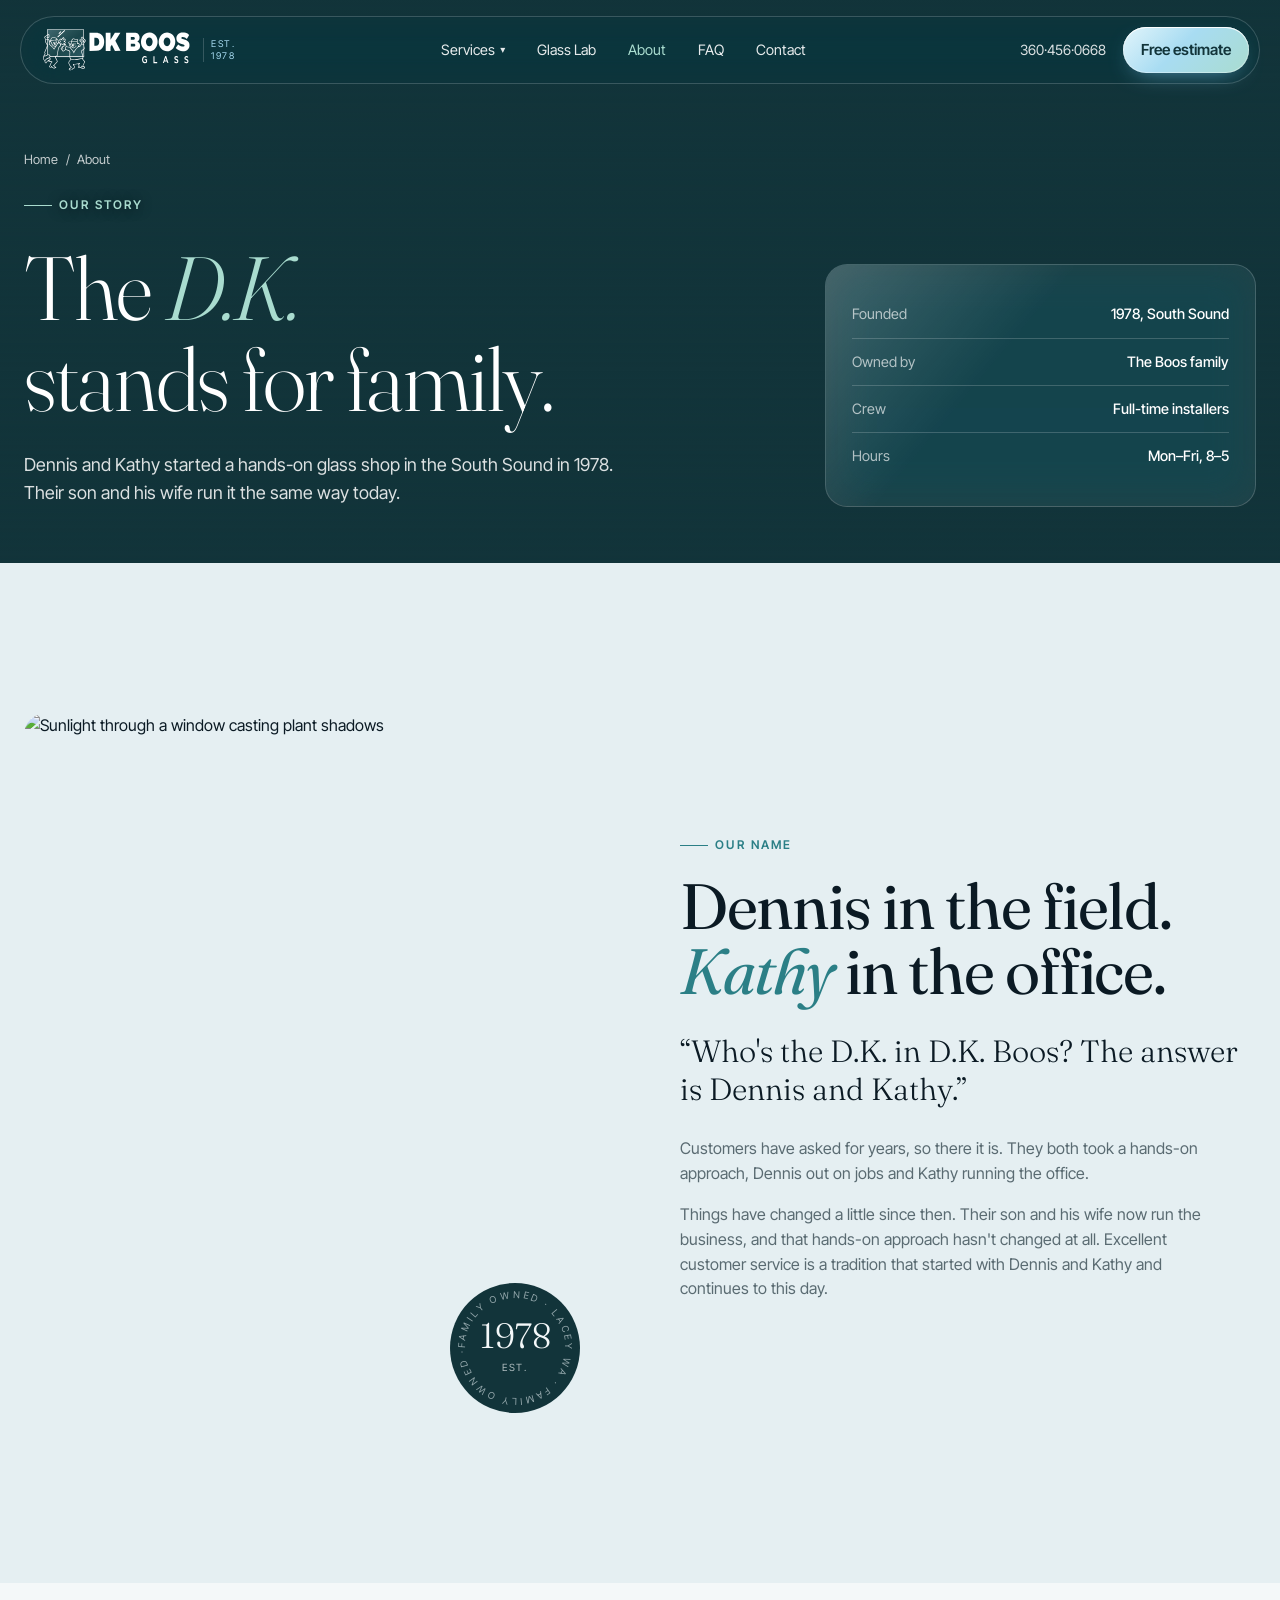
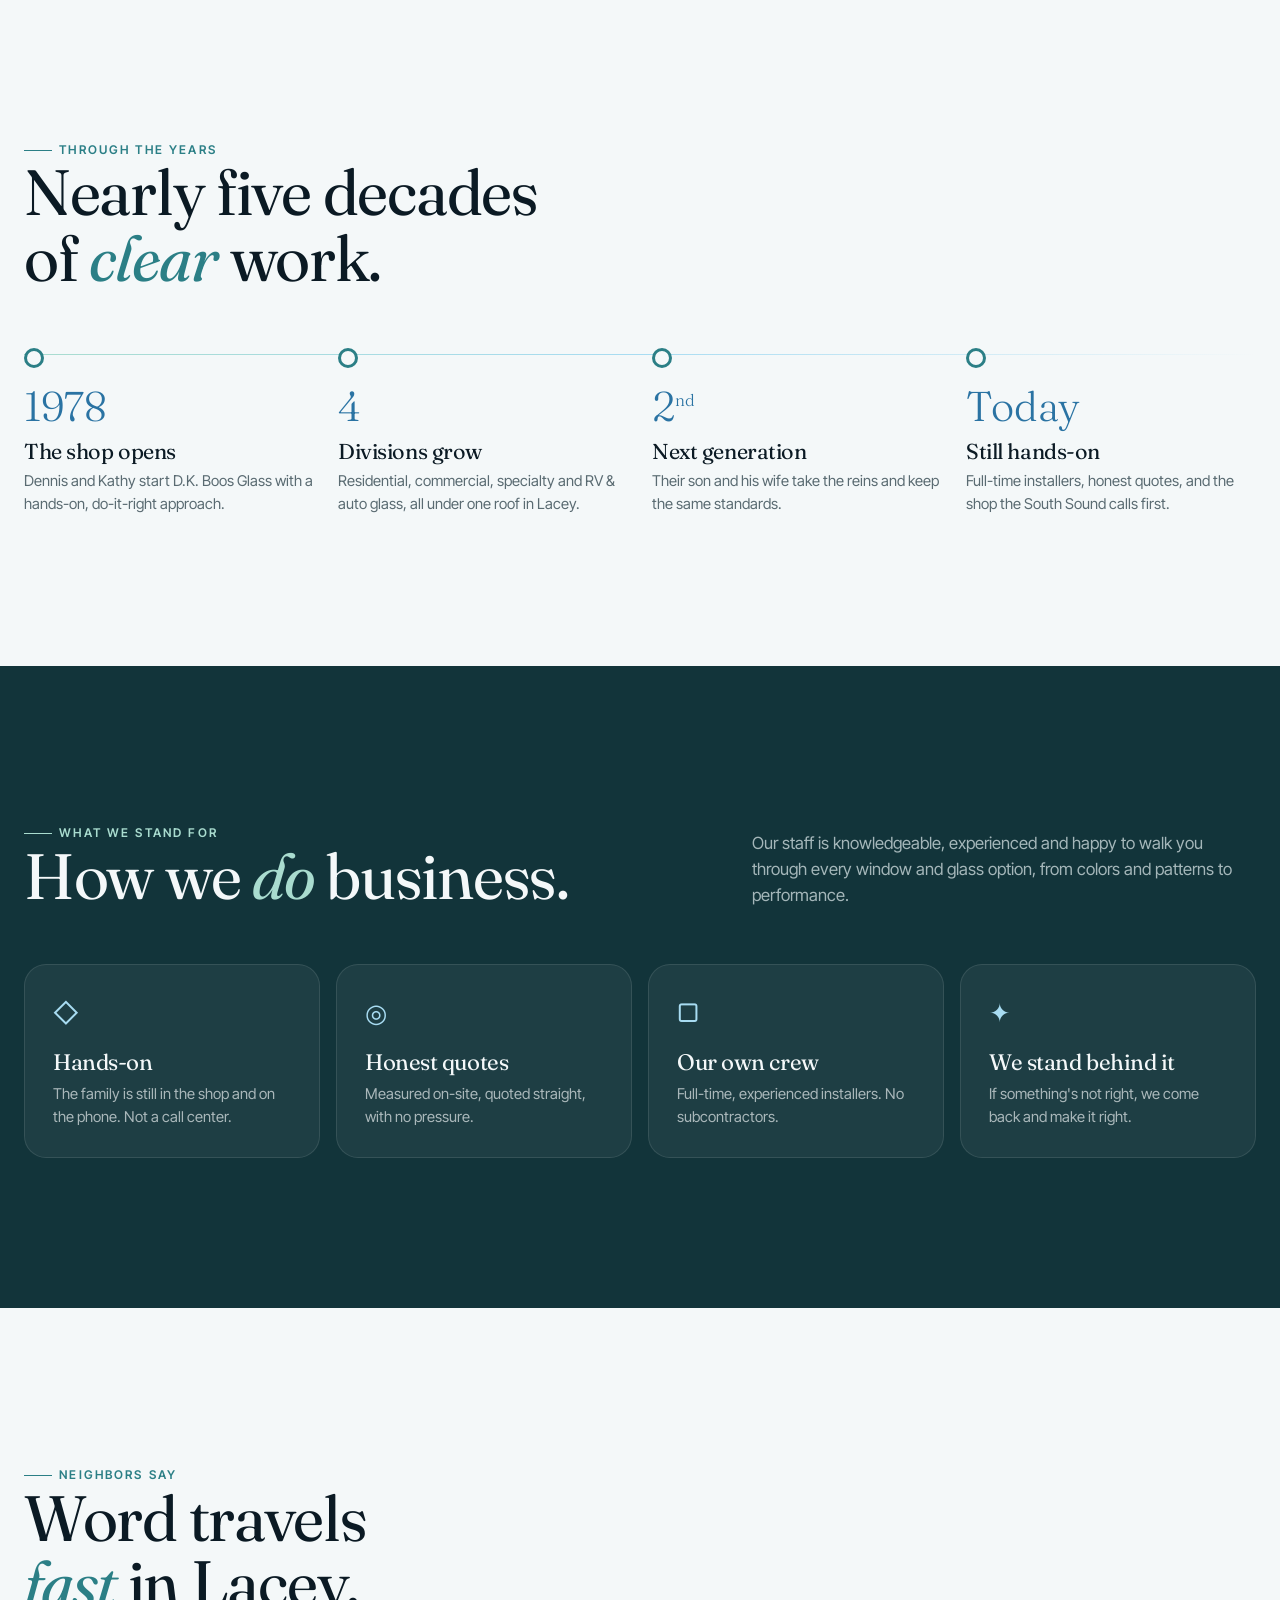
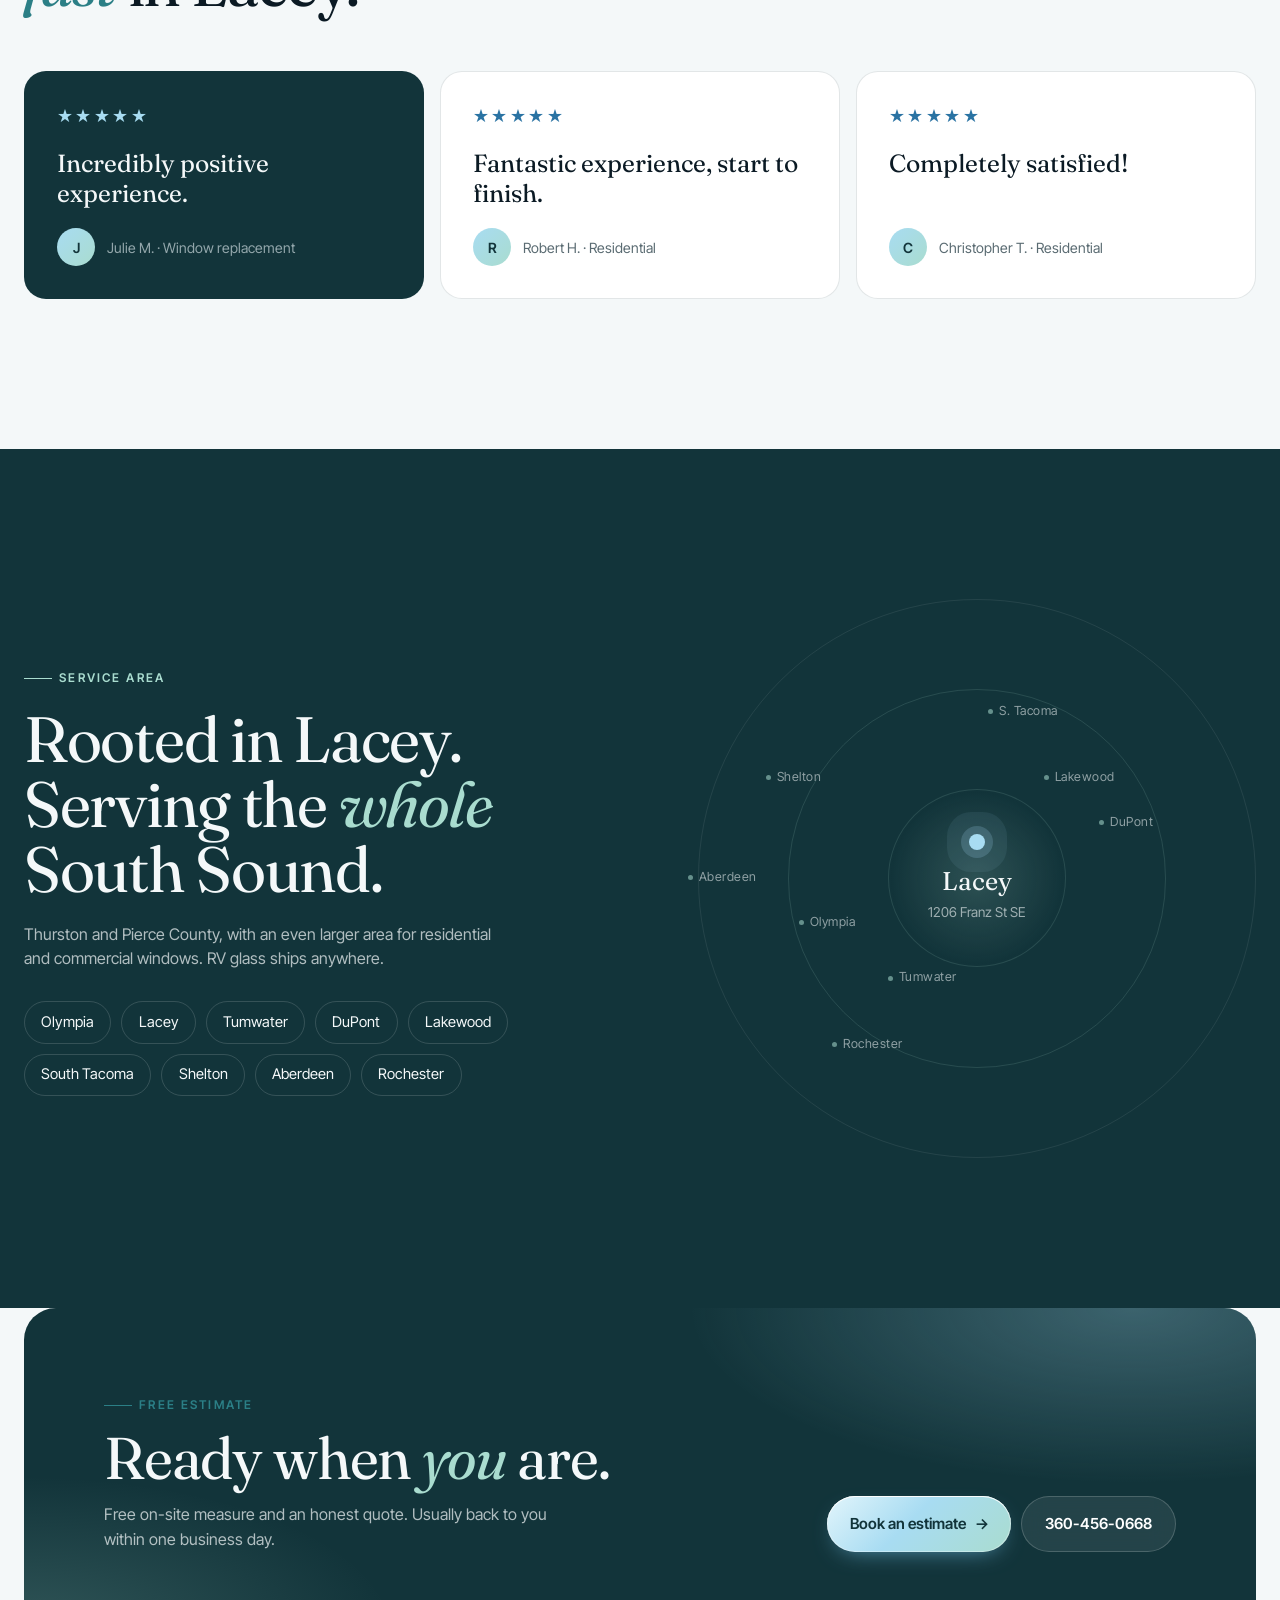
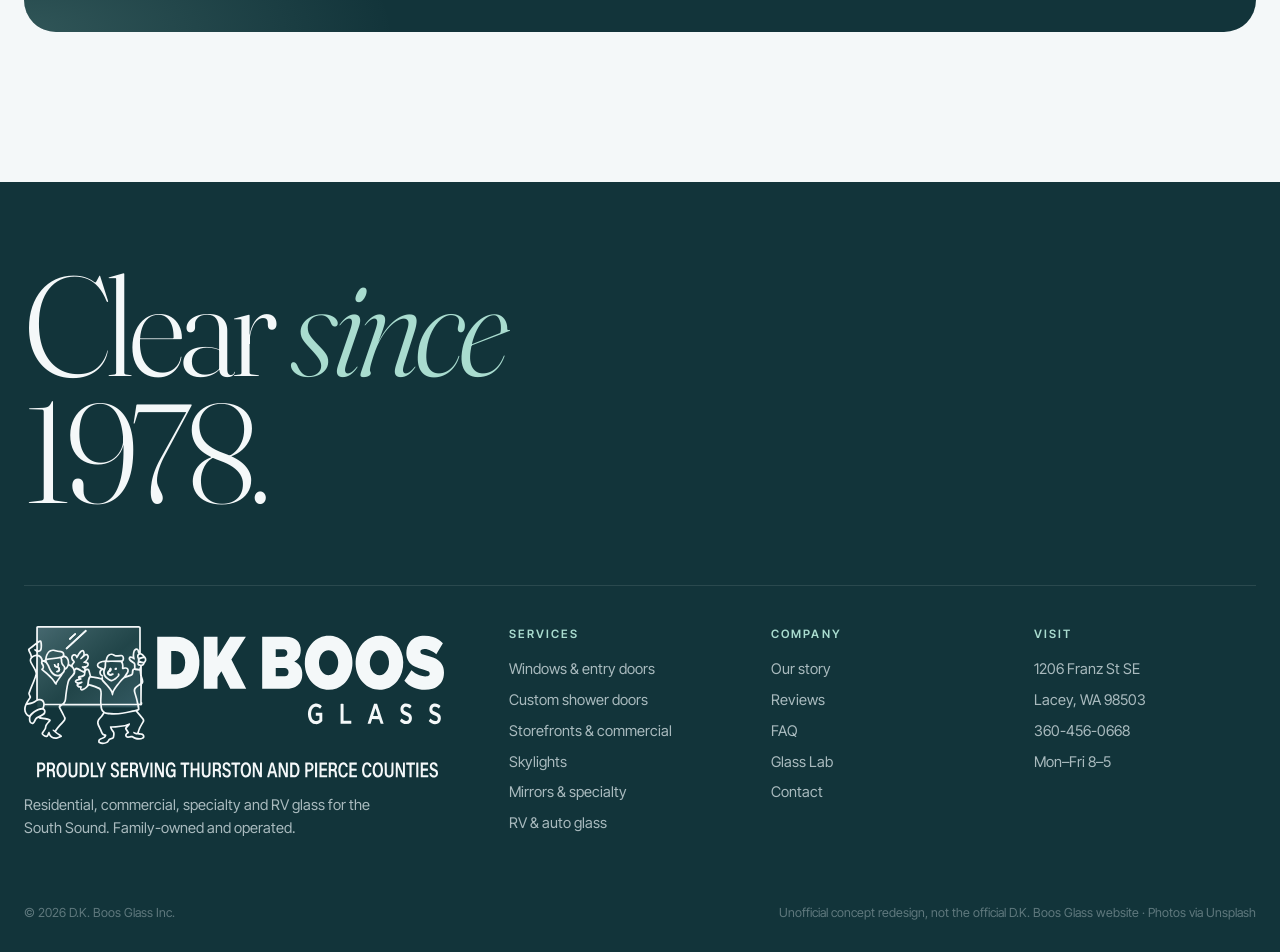
==== commit d574e851: "Show the mascot's full foot in the cropped logo (viewBox 84 -> 87) Co-Authored-By: Claude Opus 5.5 <" ====
--- a/about.html
+++ b/about.html
@@ -17,7 +17,7 @@
 
 <!--nav-->
 <nav class="nav" id="nav">
-  <a href="./" class="logo" aria-label="D.K. Boos Glass home"><svg class="brand-logo" viewBox="0 0 303.54 84" role="img" aria-label="D.K. Boos Glass"><rect class="pane-tint" x="9.6" y="0.8" width="74" height="58" fill="url(#paneGrad)"/><g clip-path="url(#paneClip)"><rect class="glint" x="-40" y="-10" width="22" height="80" fill="url(#glintGrad)"/></g><use href="#dk-art"/></svg><span class="logo-est">Est.<br>1978</span></a>
+  <a href="./" class="logo" aria-label="D.K. Boos Glass home"><svg class="brand-logo" viewBox="0 0 303.54 87" role="img" aria-label="D.K. Boos Glass"><rect class="pane-tint" x="9.6" y="0.8" width="74" height="58" fill="url(#paneGrad)"/><g clip-path="url(#paneClip)"><rect class="glint" x="-40" y="-10" width="22" height="80" fill="url(#glintGrad)"/></g><use href="#dk-art"/></svg><span class="logo-est">Est.<br>1978</span></a>
   <div class="nav-links">
     <div class="has-drop"><button type="button" aria-expanded="false">Services <span class="chev">▾</span></button><div class="drop"><a href="residential.html"><img src="https://images.unsplash.com/photo-1766603636700-e9d80473f40f?auto=format&fit=crop&w=200&q=80" alt=""><span><b>Windows &amp; entry doors</b><small>Residential</small></span></a><a href="shower-doors.html"><img src="https://images.unsplash.com/photo-1771929662486-f793e08f0f16?auto=format&fit=crop&w=200&q=80" alt=""><span><b>Custom shower doors</b><small>Bath</small></span></a><a href="commercial.html"><img src="https://images.unsplash.com/photo-1525119488448-d549af0dc221?auto=format&fit=crop&w=200&q=80" alt=""><span><b>Storefronts &amp; commercial</b><small>Commercial</small></span></a><a href="skylights.html"><img src="https://images.unsplash.com/photo-1780845591192-eaaef4ddc68f?auto=format&fit=crop&w=200&q=80" alt=""><span><b>Skylights</b><small>Residential</small></span></a><a href="specialty.html"><img src="https://images.unsplash.com/photo-1619378396304-7ef156537d7e?auto=format&fit=crop&w=200&q=80" alt=""><span><b>Mirrors &amp; specialty</b><small>Specialty</small></span></a><a href="rv-auto.html"><img src="https://images.unsplash.com/photo-1770752575355-a9d90d5644bb?auto=format&fit=crop&w=200&q=80" alt=""><span><b>RV &amp; auto glass</b><small>Auto &amp; RV</small></span></a></div></div>
     <a href="./#lab">Glass Lab</a>
--- a/assets/site.css
+++ b/assets/site.css
@@ -259,7 +259,8 @@
   .nav-links,.nav-phone{display:none}
   .hero-inner,.lab-grid,.story-grid,.area-grid,.cta-grid{grid-template-columns:1fr}
   .bento{grid-auto-rows:240px}
-  .viewer{min-height:0;aspect-ratio:16/10}
+  .viewer{min-height:0;height:auto}
+  .viewer::before{content:"";display:block;padding-top:62.5%}
   .hero-inner{padding-top:130px;gap:32px}
   .t1{grid-column:span 12}
   .t2,.t3,.t4,.t5,.t6{grid-column:span 6}
